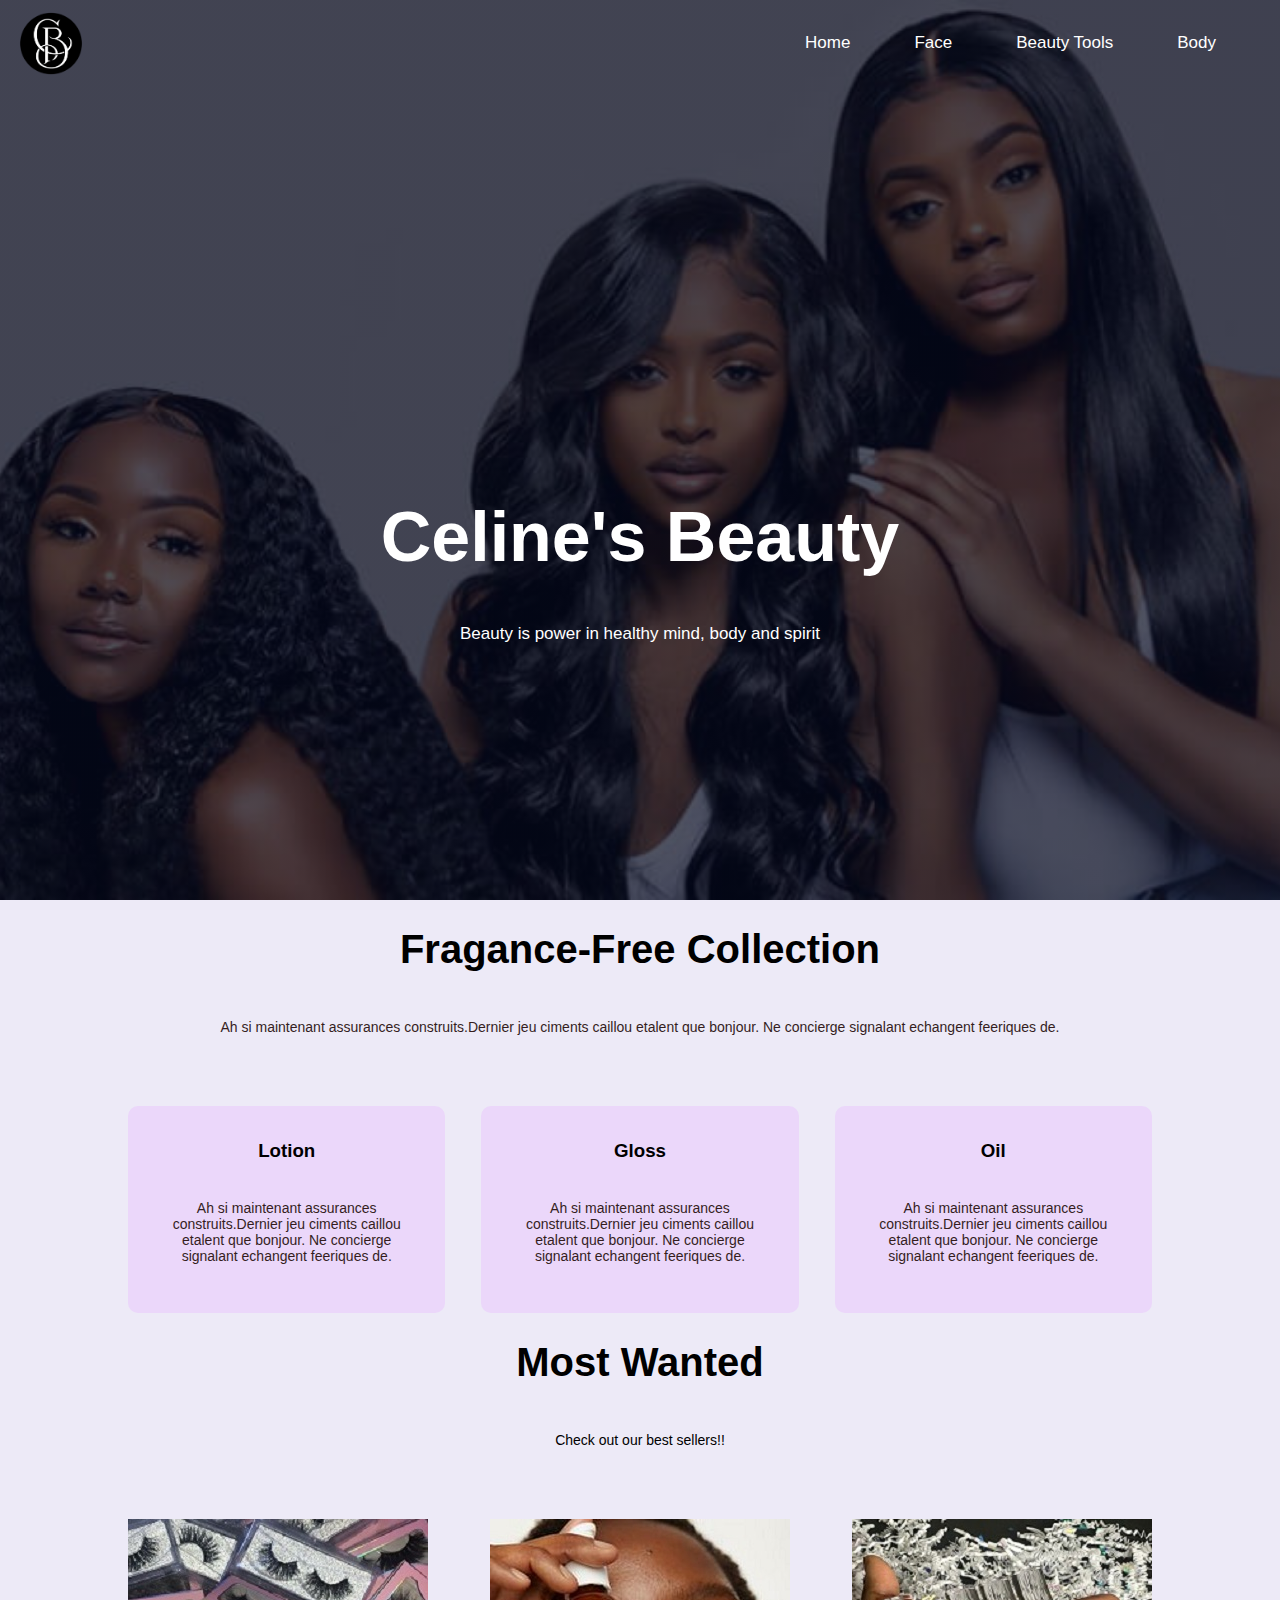
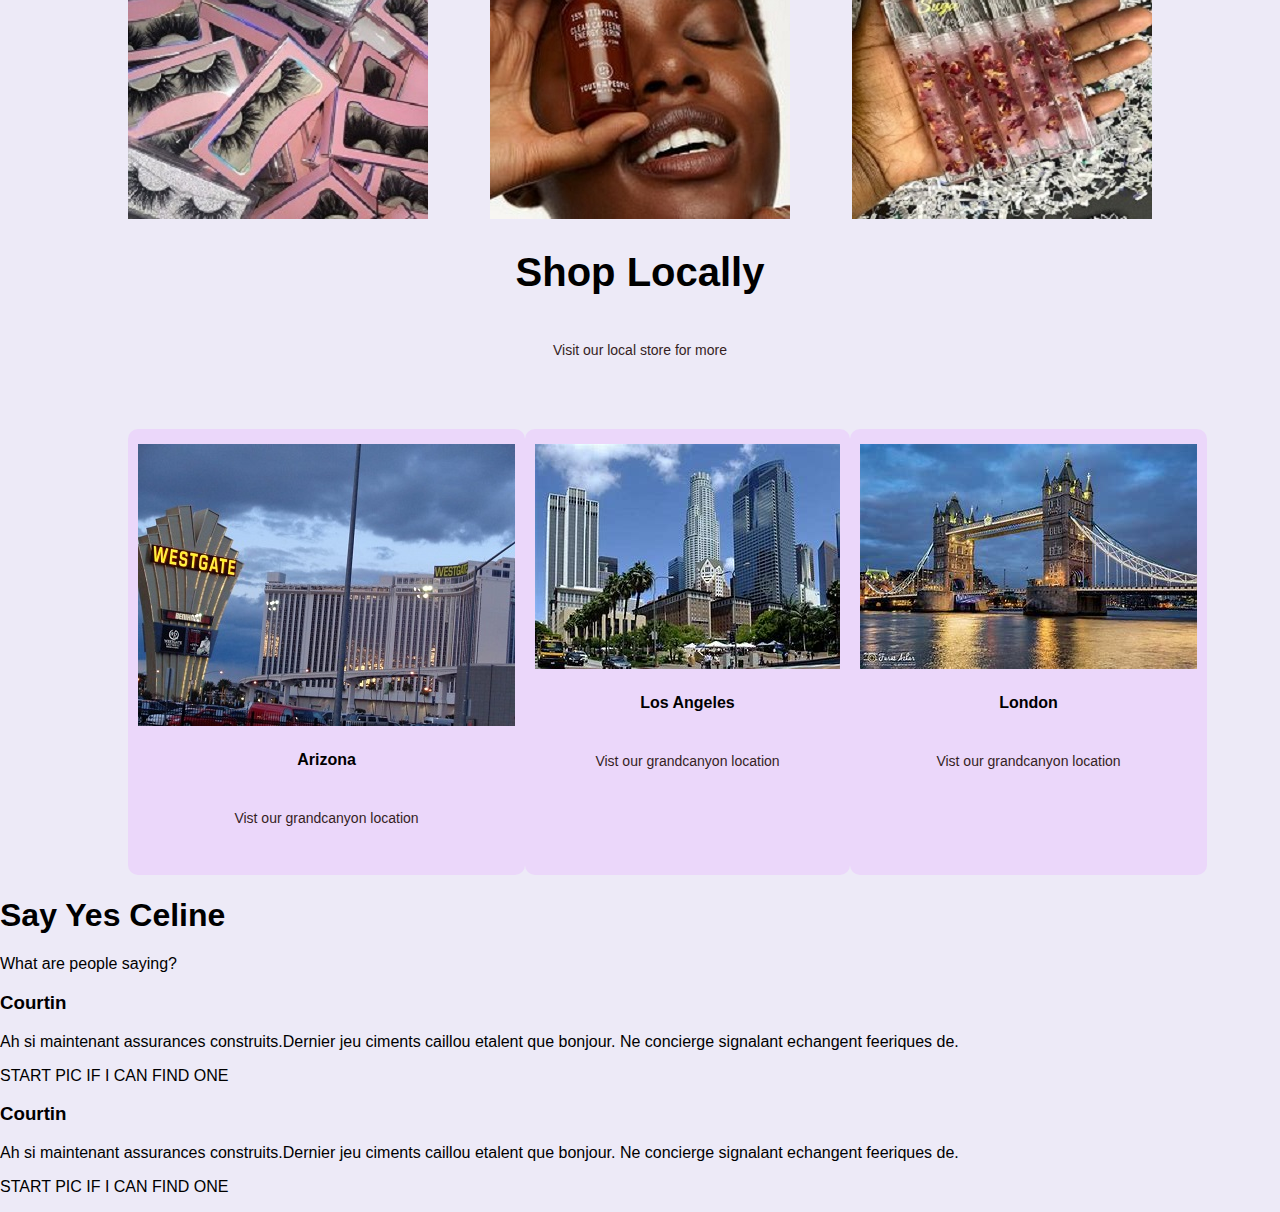
==== index.html @ 2633d009 "fin" ====
<!DOCTYPE html>
<html>

<head>
  <meta charset="UTF-8">
  <meta name="viewport" content="width=device-width, initial-scale=1.0">
  <title>Celine Beauty</title>
  <link rel="stylesheet" href="style.css">
</head>

<body>
  <section class="header">
    <nav>
      <img src="pics/cb.png" class="logo">
      <ul>
        <li><a href="home.html">Home</a></li>
        <li><a href="face.html">Face</a></li>
        <li><a href="tools.html">Beauty Tools</a></li>
        <li><a href="body.html">Body</a></li>
      </ul>
    </nav>
    <div class="text-box">
      <h1>Celine's Beauty</h1>
      <p> Beauty is power in healthy mind, body and spirit</p>
    </div>
  </section>

  <!--Fragrance-free section-->

  <section class="free">
    <h1>Fragance-Free Collection</h1>
    <p>Ah si maintenant assurances construits.Dernier jeu ciments caillou etalent que bonjour.
      Ne concierge signalant echangent feeriques de. </p>
    <div class="free-row">
      <div class="free-col">
        <h3>Lotion</h3>
        <p>Ah si maintenant assurances construits.Dernier jeu ciments caillou etalent que bonjour.
          Ne concierge signalant echangent feeriques de.</p>
      </div>
      <div class="free-col">
        <h3>Gloss</h3>
        <p>Ah si maintenant assurances construits.Dernier jeu ciments caillou etalent que bonjour.
          Ne concierge signalant echangent feeriques de.</p>
      </div>
      <div class="free-col">
        <h3>Oil</h3>
        <p>Ah si maintenant assurances construits.Dernier jeu ciments caillou etalent que bonjour.
          Ne concierge signalant echangent feeriques de.</p>
      </div>
    </div>

  </section>

  <!--Best sellers-->

  <section class="best">
    <h1>Most Wanted </h1>
    <p>Check out our best sellers!!</p>
    <div class="best-row">
      <div class=" best-col">
        <img src="pics/lashmain.jpg">
      </div>
      <div class=" best-col">
        <img src="pics/oils.jpg">
      </div>
      <div class=" best-col">
        <img src="pics/lipsmain.jpg">
      </div>

    </div>

  </section>

  <!--shop locally section-->

  <section class="shop">
    <h1>Shop Locally</h1>
    <p> Visit our local store for more</p>
    <div class="shop-row">
      <div class="shop-col">
        <img src="pics/az.jpeg">
        <h4>Arizona</h4>
        <p>Vist our grandcanyon location</p>
      </div>
      <div class="shop-col">
        <img src="pics/la.jpeg">
        <h4>Los Angeles</h4>
        <p>Vist our grandcanyon location</p>
      </div>
      <div class="shop-col">
        <img src="pics/LD.jpeg">
        <h4>London</h4>
        <p>Vist our grandcanyon location</p>
      </div>
    </div>
  </section>

  <!--yes celine comment section-->

  <section class="yes">
    <h1>Say Yes Celine</h1>
    <p>What are people saying?</p>
    <div class="yes-row">
      <div class="yes-col">
        <h3>Courtin </h3>
        <p>Ah si maintenant assurances construits.Dernier jeu ciments caillou etalent que bonjour.
          Ne concierge signalant echangent feeriques de.</p>
        <p>START PIC IF I CAN FIND ONE</p>
      </div>
      <div class="yes-col">
        <h3>Courtin </h3>
        <p>Ah si maintenant assurances construits.Dernier jeu ciments caillou etalent que bonjour.
          Ne concierge signalant echangent feeriques de.</p>
        <p>START PIC IF I CAN FIND ONE</p>
      </div>
    </div>
  </section>
</body>

</html>
---- style.css ----
body{
margin:0;
padding:0;
box-sizing: border-box;
font-family: 'poppins', sans-serif;
background-color: rgba(234, 230, 245, 0.836);
}

.header{
    background-image: linear-gradient(rgba(4,9,30,0.7), rgba(4,9,30,0.7)),
    url('pics/bg2.jpg');
    min-height:100vh;
    width:100%;
    background-position:center;
    background-size:cover;
    position:relative;
}


.logo{
    width: 70px;
    padding-left:1rem;
}
nav{
    width: 100%;
    position: absolute;
    display: flex;
    align-items: center;
    justify-content: space-between;
    
}
nav ul{
   display:flex;
}
nav ul li{
    padding-right: 4em;
    list-style: none;
    display: inline-block;
}

nav ul li a{
    text-decoration: none;
    color:white;
    font-size:17px;
}
nav ul li::after{
    content:'';
    width:0%;
    height:2px;
    background: #f44336;
    display:block;
    margin:auto;
    transition: 0.5s;
}
nav ul li:hover::after{
    width:100%
}
.text-box{
    width:100%;
    color:white;
    position: absolute;
    top:50%;
    bottom: 50%;
    text-align:center;
}
.text-box h1{
    font-size:70px;
}

.text-box p{
    font-size:17px;
    margin:10px 0 40px;
}
@media (max-width: 700px){
    .text-box h1{
        font-size:25px;
    }
}

/*-- Frangrance Free*/

.free{
    width:80%;
    margin:auto;
    padding: top 100px;
    text-align: center;
}
.free h1{
    font-size: 40px;
    font-weight: 600;
}

.free p{
    color:rgb(53, 30, 30);
    font-size: 14px;
    padding:20px;
}

.free-row{
    margin-top: 5%;
    display: flex;
    justify-content:space-between;
}
.free-col{
    background-color:rgb(235, 215, 250);
    box-sizing: border-box;
    border-radius: 10px;
    flex-basis: 31%;
    padding: 15px 10px;
    transition: 0.5s;
}
.free h3{
    text-align: center;
    font-weight: 600;
}

.free-col:hover{
    box-shadow: 0 0 30px 0px rgba(0,0,0,0.2);
}

@media(max-width:700px){
    .free-row{
        flex-direction:column;
    }
}

/*best selling*/

.best{
    width:80%;
    margin:auto;
    padding: top 100px;
    text-align: center;
}
.best h1{
    font-size: 40px;
    font-weight: 600;
}

.best p{
    color:black;
    font-size: 14px;
    padding:20px;
}

.best-row{
    margin-top: 5%;
    display: flex;
    justify-content:space-between;
}
.best-col{
    box-sizing: border-box;
    flex-basis: 10%;
}
/* shop locally*/

.shop{
    width:80%;
    margin:auto;
    padding: top 100px;
    text-align: center;
}
.shop h1{
    font-size: 40px;
    font-weight: 600;
}

.shop p{
    color:rgb(53, 30, 30);
    font-size: 14px;
    padding:20px;
}

.shop-row{
    margin-top: 5%;
    display: flex;
    justify-content:space-between;
}
.shop-col{
    background-color:rgb(235, 215, 250);
    box-sizing: border-box;
    border-radius: 10px;
    flex-basis: 31%;
    padding: 15px 10px;
    transition: 0.5s;
}
.shop h4{
    text-align: center;
    font-weight: 600;
}

.shop-col:hover{
    box-shadow: 0 0 30px 0px rgba(0,0,0,0.2);
}
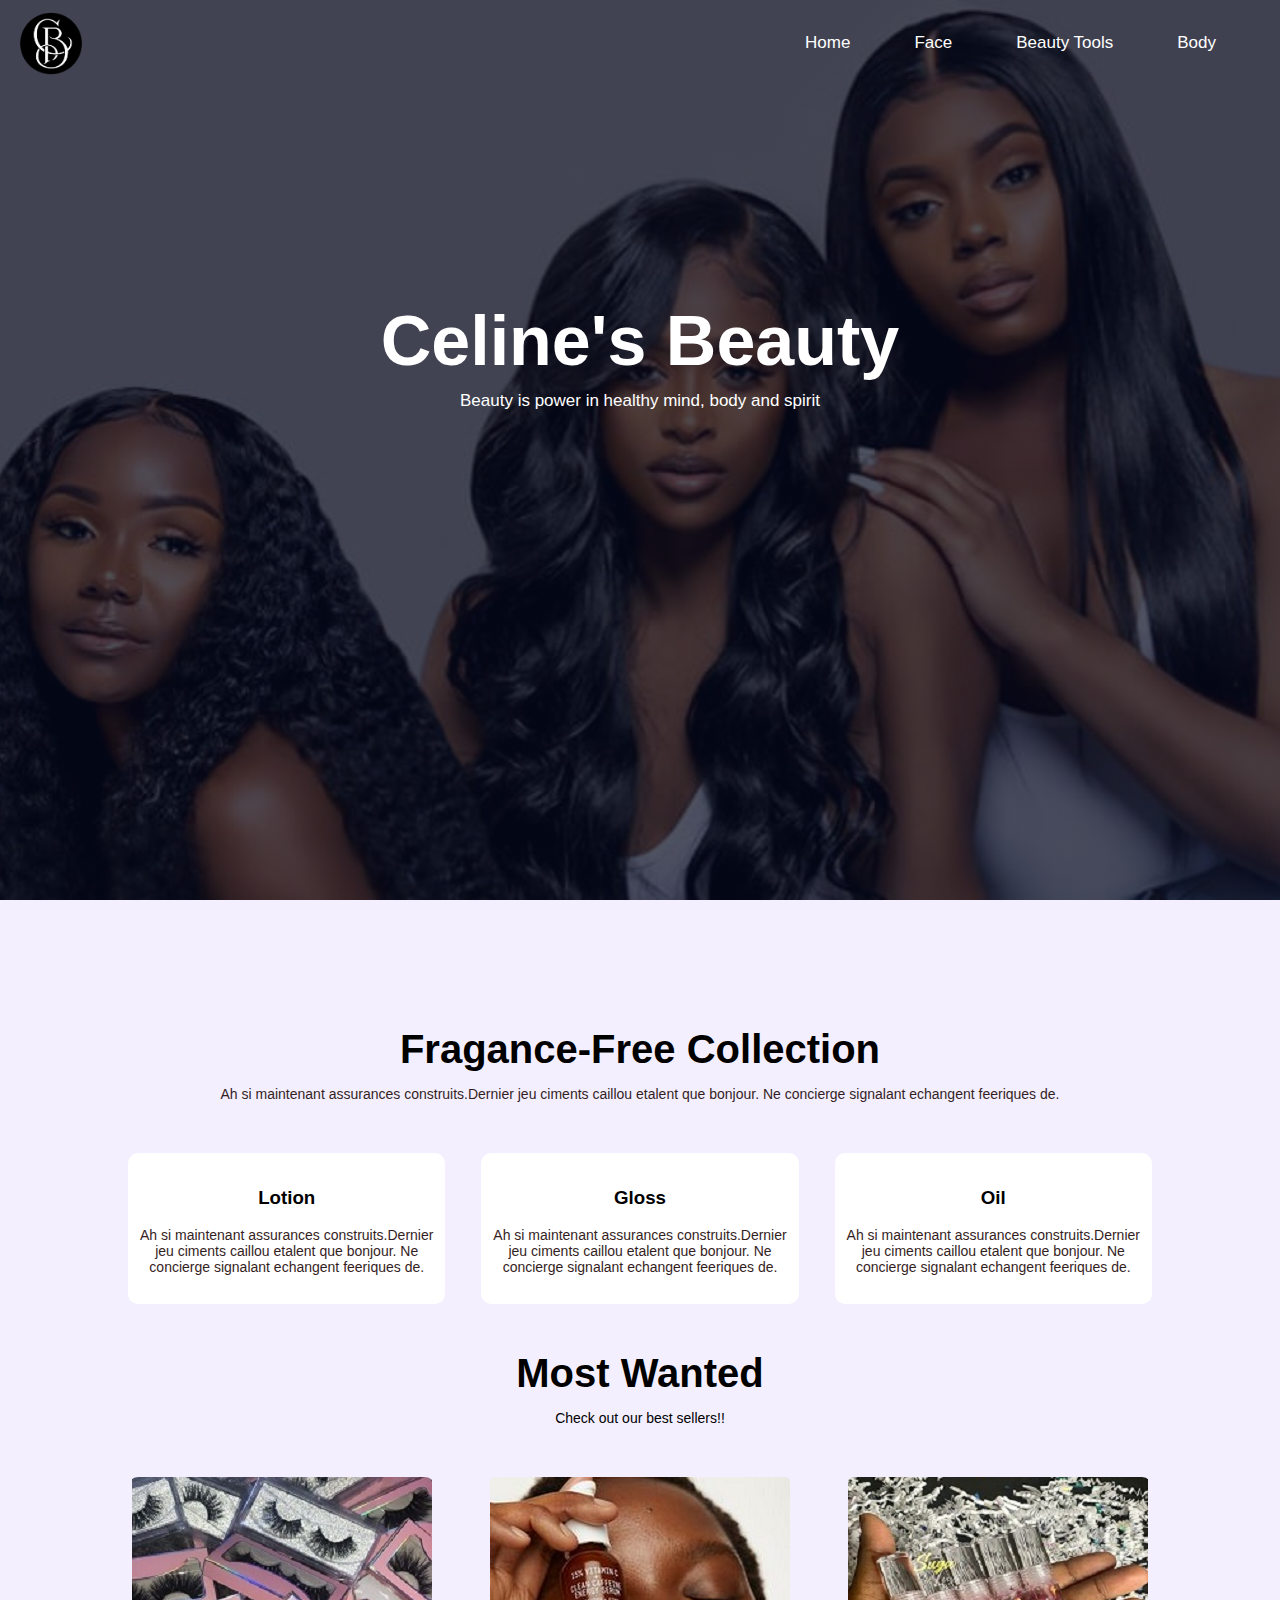
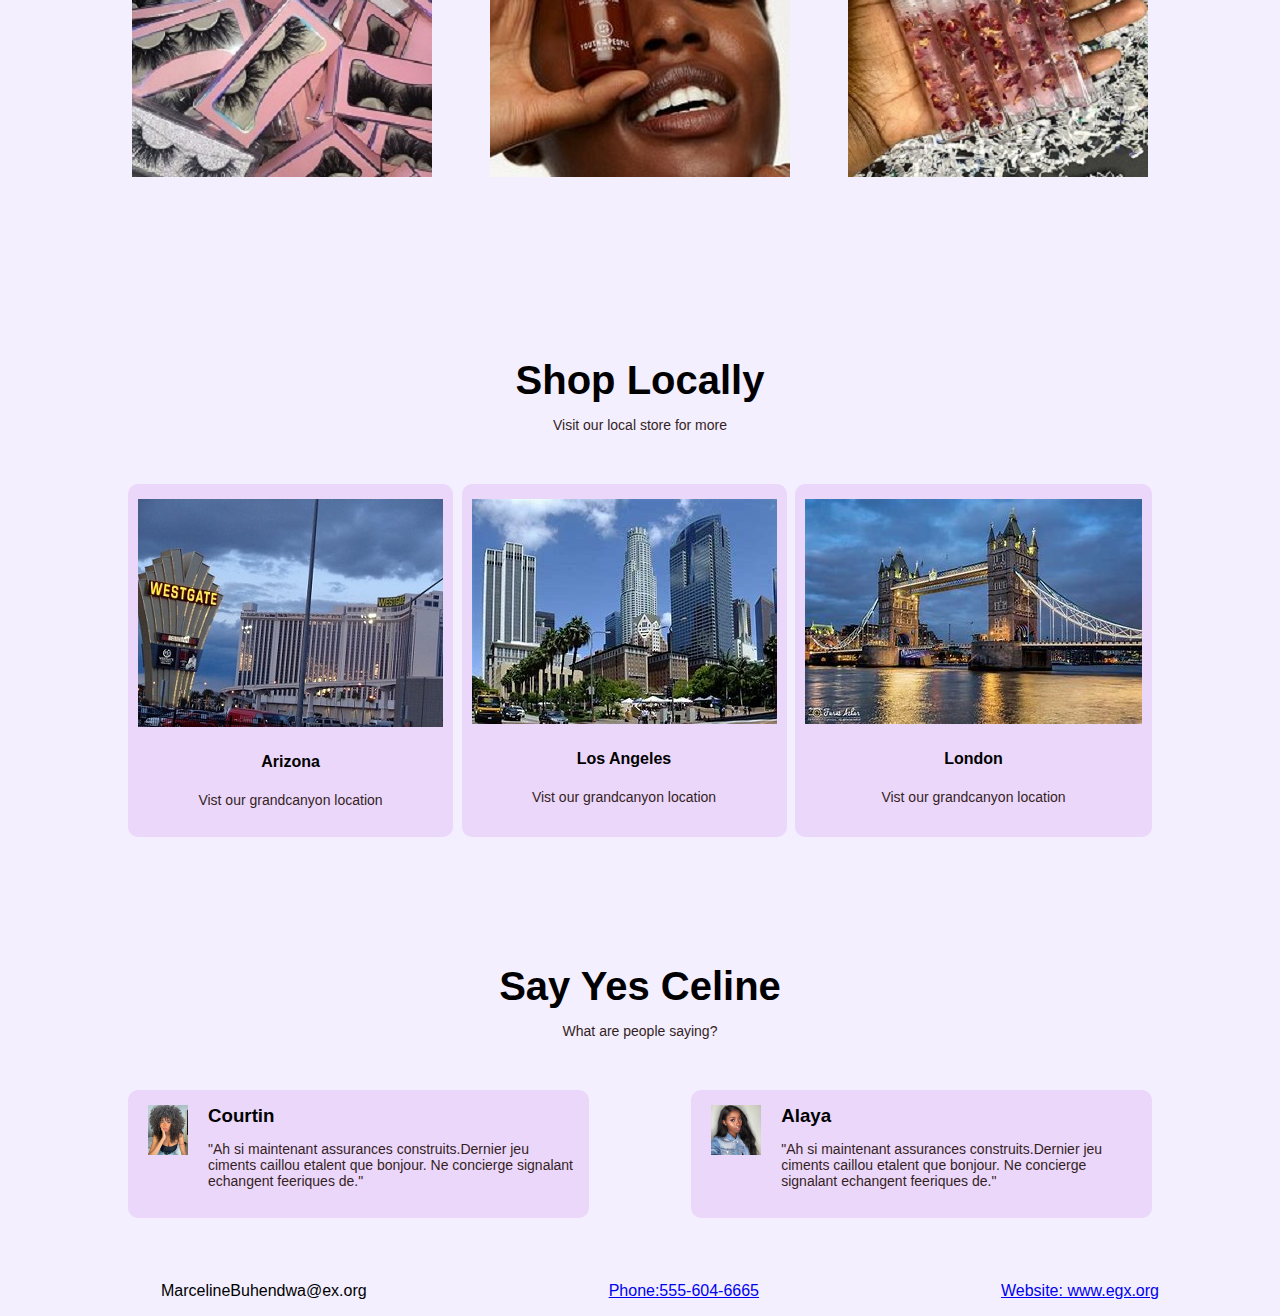
==== commit e1329e88: "fin" ====
--- a/index.html
+++ b/index.html
@@ -102,19 +102,32 @@
     <p>What are people saying?</p>
     <div class="yes-row">
       <div class="yes-col">
-        <h3>Courtin </h3>
-        <p>Ah si maintenant assurances construits.Dernier jeu ciments caillou etalent que bonjour.
-          Ne concierge signalant echangent feeriques de.</p>
-        <p>START PIC IF I CAN FIND ONE</p>
+        <img src="pics/yes.jpg">
+        <div class="comment">
+          <h3>Courtin </h3>
+          <p>Ah si maintenant assurances construits.Dernier jeu ciments caillou etalent que bonjour.
+            Ne concierge signalant echangent feeriques de.</p>
+        </div>
       </div>
       <div class="yes-col">
-        <h3>Courtin </h3>
-        <p>Ah si maintenant assurances construits.Dernier jeu ciments caillou etalent que bonjour.
-          Ne concierge signalant echangent feeriques de.</p>
-        <p>START PIC IF I CAN FIND ONE</p>
+        <img src="pics/yes1.jpeg">
+        <div class="comment">
+          <h3>Alaya </h3>
+          <p>Ah si maintenant assurances construits.Dernier jeu ciments caillou etalent que bonjour.
+            Ne concierge signalant echangent feeriques de.</p>
+        </div>
       </div>
-    </div>
   </section>
+
+  <!--footer-->
+
+  <footer>
+    <ul class=" foot-col">
+      <li> <a href="mailto:MarcelineBuhendwa@ex.org"></a>MarcelineBuhendwa@ex.org</li>
+      <li><a href="tel:5555473141">Phone:555-604-6665</a></li>
+      <li><a href="https://github.com/BuhenM">Website: www.egx.org</a></li>
+    </ul>
+  </footer>
 </body>
 
 </html>--- a/style.css
+++ b/style.css
@@ -1,195 +1,285 @@
-body{
-margin:0;
-padding:0;
-box-sizing: border-box;
-font-family: 'poppins', sans-serif;
-background-color: rgba(234, 230, 245, 0.836);
-}
-
-.header{
-    background-image: linear-gradient(rgba(4,9,30,0.7), rgba(4,9,30,0.7)),
-    url('pics/bg2.jpg');
-    min-height:100vh;
-    width:100%;
-    background-position:center;
-    background-size:cover;
-    position:relative;
-}
-
-
-.logo{
-    width: 70px;
-    padding-left:1rem;
-}
-nav{
-    width: 100%;
-    position: absolute;
-    display: flex;
-    align-items: center;
-    justify-content: space-between;
-    
-}
-nav ul{
-   display:flex;
-}
-nav ul li{
-    padding-right: 4em;
-    list-style: none;
-    display: inline-block;
-}
-
-nav ul li a{
-    text-decoration: none;
-    color:white;
-    font-size:17px;
-}
-nav ul li::after{
-    content:'';
-    width:0%;
-    height:2px;
-    background: #f44336;
-    display:block;
-    margin:auto;
-    transition: 0.5s;
-}
-nav ul li:hover::after{
-    width:100%
-}
-.text-box{
-    width:100%;
-    color:white;
-    position: absolute;
-    top:50%;
-    bottom: 50%;
-    text-align:center;
-}
-.text-box h1{
-    font-size:70px;
-}
-
-.text-box p{
-    font-size:17px;
-    margin:10px 0 40px;
-}
-@media (max-width: 700px){
-    .text-box h1{
-        font-size:25px;
-    }
+body {
+  margin: 0;
+  padding: 0;
+  box-sizing: border-box;
+  font-family: "poppins", sans-serif;
+  background-color: rgba(241, 236, 255, 0.836);
+}
+
+.header {
+  background-image: linear-gradient(rgba(4, 9, 30, 0.7), rgba(4, 9, 30, 0.7)),
+    url("pics/bg2.jpg");
+  min-height: 100vh;
+  width: 100%;
+  background-position: center;
+  background-size: cover;
+}
+
+.logo {
+  width: 70px;
+  padding-left: 1rem;
+}
+nav {
+  width: 100%;
+  display: flex;
+  align-items: center;
+  justify-content: space-between;
+}
+nav ul {
+  display: flex;
+}
+nav ul li {
+  padding-right: 4em;
+  list-style: none;
+  display: inline-block;
+}
+
+nav ul li a {
+  text-decoration: none;
+  color: white;
+  font-size: 17px;
+}
+nav ul li::after {
+  content: "";
+  width: 0%;
+  height: 2px;
+  background: #f44336;
+  display: block;
+  margin: auto;
+  transition: 0.5s;
+}
+nav ul li:hover::after {
+  width: 100%;
+}
+.text-box {
+  width: 100%;
+  color: white;
+  text-align: center;
+}
+.text-box h1 {
+  font-size: 70px;
+  margin-bottom: auto;
+  padding-top: 13%;
+}
+
+.text-box p {
+  font-size: 17px;
+  margin: 10px 0 40px;
+}
+@media (max-width: 700px) {
+  .text-box h1 {
+    font-size: 25px;
+  }
 }
 
 /*-- Frangrance Free*/
 
-.free{
-    width:80%;
-    margin:auto;
-    padding: top 100px;
-    text-align: center;
-}
-.free h1{
-    font-size: 40px;
-    font-weight: 600;
-}
-
-.free p{
-    color:rgb(53, 30, 30);
-    font-size: 14px;
-    padding:20px;
-}
-
-.free-row{
-    margin-top: 5%;
-    display: flex;
-    justify-content:space-between;
-}
-.free-col{
-    background-color:rgb(235, 215, 250);
-    box-sizing: border-box;
-    border-radius: 10px;
-    flex-basis: 31%;
-    padding: 15px 10px;
-    transition: 0.5s;
-}
-.free h3{
-    text-align: center;
-    font-weight: 600;
-}
-
-.free-col:hover{
-    box-shadow: 0 0 30px 0px rgba(0,0,0,0.2);
-}
-
-@media(max-width:700px){
-    .free-row{
-        flex-direction:column;
-    }
+.free {
+  width: 80%;
+  margin: auto;
+  padding-top: 100px;
+  text-align: center;
+}
+.free h1 {
+  font-size: 40px;
+  margin-bottom: 0px;
+}
+
+.free p {
+  color: rgb(53, 30, 30);
+  font-size: 14px;
+}
+
+.free-row {
+  margin-top: 5%;
+  display: flex;
+  justify-content: space-between;
+}
+.free-col {
+  background-color: white;
+  box-sizing: border-box;
+  border-radius: 10px;
+  flex-basis: 31%;
+  padding: 15px 10px;
+  transition: 0.5s;
+}
+.free h3 {
+  text-align: center;
+}
+
+.free-col:hover {
+  box-shadow: 30px 30px 30px 0px rgba(0, 0, 0, 0.2);
+}
+
+@media (max-width: 700px) {
+  .free-row {
+    flex-direction: column;
+  }
 }
 
 /*best selling*/
 
-.best{
-    width:80%;
-    margin:auto;
-    padding: top 100px;
-    text-align: center;
-}
-.best h1{
-    font-size: 40px;
-    font-weight: 600;
-}
-
-.best p{
-    color:black;
-    font-size: 14px;
-    padding:20px;
-}
-
-.best-row{
-    margin-top: 5%;
-    display: flex;
-    justify-content:space-between;
-}
-.best-col{
-    box-sizing: border-box;
-    flex-basis: 10%;
-}
+.best {
+  width: 80%;
+  margin: auto;
+  padding-top: 100px;
+  text-align: center;
+  padding: 20px;
+}
+.best h1 {
+  font-size: 40px;
+  margin-bottom: auto;
+}
+
+.best p {
+  color: black;
+  font-size: 14px;
+}
+
+.best-row {
+  margin-top: 5%;
+  display: flex;
+  justify-content: space-between;
+}
+.best-col {
+  /* box-sizing: border-box; */
+  flex-basis: 30%;
+  border-radius: 10px;
+  margin-bottom: 30px;
+  overflow: hidden;
+}
+.best-col image {
+  width: 100%;
+}
+
 /* shop locally*/
 
-.shop{
-    width:80%;
-    margin:auto;
-    padding: top 100px;
-    text-align: center;
-}
-.shop h1{
-    font-size: 40px;
-    font-weight: 600;
-}
-
-.shop p{
-    color:rgb(53, 30, 30);
-    font-size: 14px;
-    padding:20px;
-}
-
-.shop-row{
-    margin-top: 5%;
-    display: flex;
-    justify-content:space-between;
-}
-.shop-col{
-    background-color:rgb(235, 215, 250);
-    box-sizing: border-box;
-    border-radius: 10px;
-    flex-basis: 31%;
-    padding: 15px 10px;
-    transition: 0.5s;
-}
-.shop h4{
-    text-align: center;
-    font-weight: 600;
-}
-
-.shop-col:hover{
-    box-shadow: 0 0 30px 0px rgba(0,0,0,0.2);
-}
-
+.shop {
+  width: 80%;
+  margin: auto;
+  padding-top: 100px;
+  text-align: center;
+}
+.shop h1 {
+  font-size: 40px;
+  margin-bottom: auto;
+}
+
+.shop p {
+  color: rgb(53, 30, 30);
+  font-size: 14px;
+}
+
+.shop-row {
+  margin-top: 5%;
+  display: flex;
+  justify-content: space-between;
+}
+.shop-col {
+  background-color: rgb(235, 215, 250);
+  box-sizing: border-box;
+  border-radius: 10px;
+  flex-basis: 31%;
+  padding: 15px 10px;
+  transition: 0.5s;
+}
+.shop-col image {
+  width: 100%;
+  border-radius: 10px;
+}
+.shop h4 {
+  text-align: center;
+}
+
+.shop-col:hover {
+  box-shadow: 0 0 30px 0px rgba(0, 0, 0, 0.2);
+}
+
+/* comment section*/
+
+.yes {
+  width: 80%;
+  margin: auto;
+  padding-top: 100px;
+  text-align: center;
+}
+.yes h1 {
+  font-size: 40px;
+  margin-bottom: auto;
+}
+
+.yes p {
+  color: rgb(53, 30, 30);
+  font-size: 14px;
+}
+
+.yes-row {
+  margin-top: 5%;
+  display: flex;
+  justify-content: space-between;
+}
+.yes-col {
+  background-color: rgb(235, 215, 250);
+  box-sizing: border-box;
+  border-radius: 10px;
+  flex-basis: 45%;
+  padding: 15px;
+  transition: 0.5s;
+  text-align: left;
+  display: flex;
+}
+.yes-col img {
+  height: 50px;
+  margin-left: 5px;
+  margin-right: 20px;
+}
+.yes h3 {
+  text-align: left;
+  margin-bottom: auto;
+  margin-top: auto;
+}
+
+.comment p {
+  padding-top: auto;
+  quotes: '"' '"' "'" "'";
+}
+
+.comment p::before {
+  content: open-quote;
+}
+.comment p::after {
+  content: close-quote;
+}
+
+.yes-col:hover {
+  box-shadow: 0 0 30px 0px rgba(0, 0, 0, 0.2);
+}
+
+/*foot*/
+
+footer ul {
+  margin-top: 5%;
+  display: flex;
+  justify-content: space-around;
+}
+
+footer ul li {
+  display: inline-flex;
+}
+.foot-col {
+  box-sizing: border-box;
+  border-radius: 10px;
+}
+.foot {
+  width: 50%;
+  margin: auto;
+  text-align: center;
+  padding-top: 200px;
+}
+
+.foot p {
+  color: rgb(53, 30, 30);
+  font-size: 14px;
+  text-align: center;
+  line-height: -100px;
+}
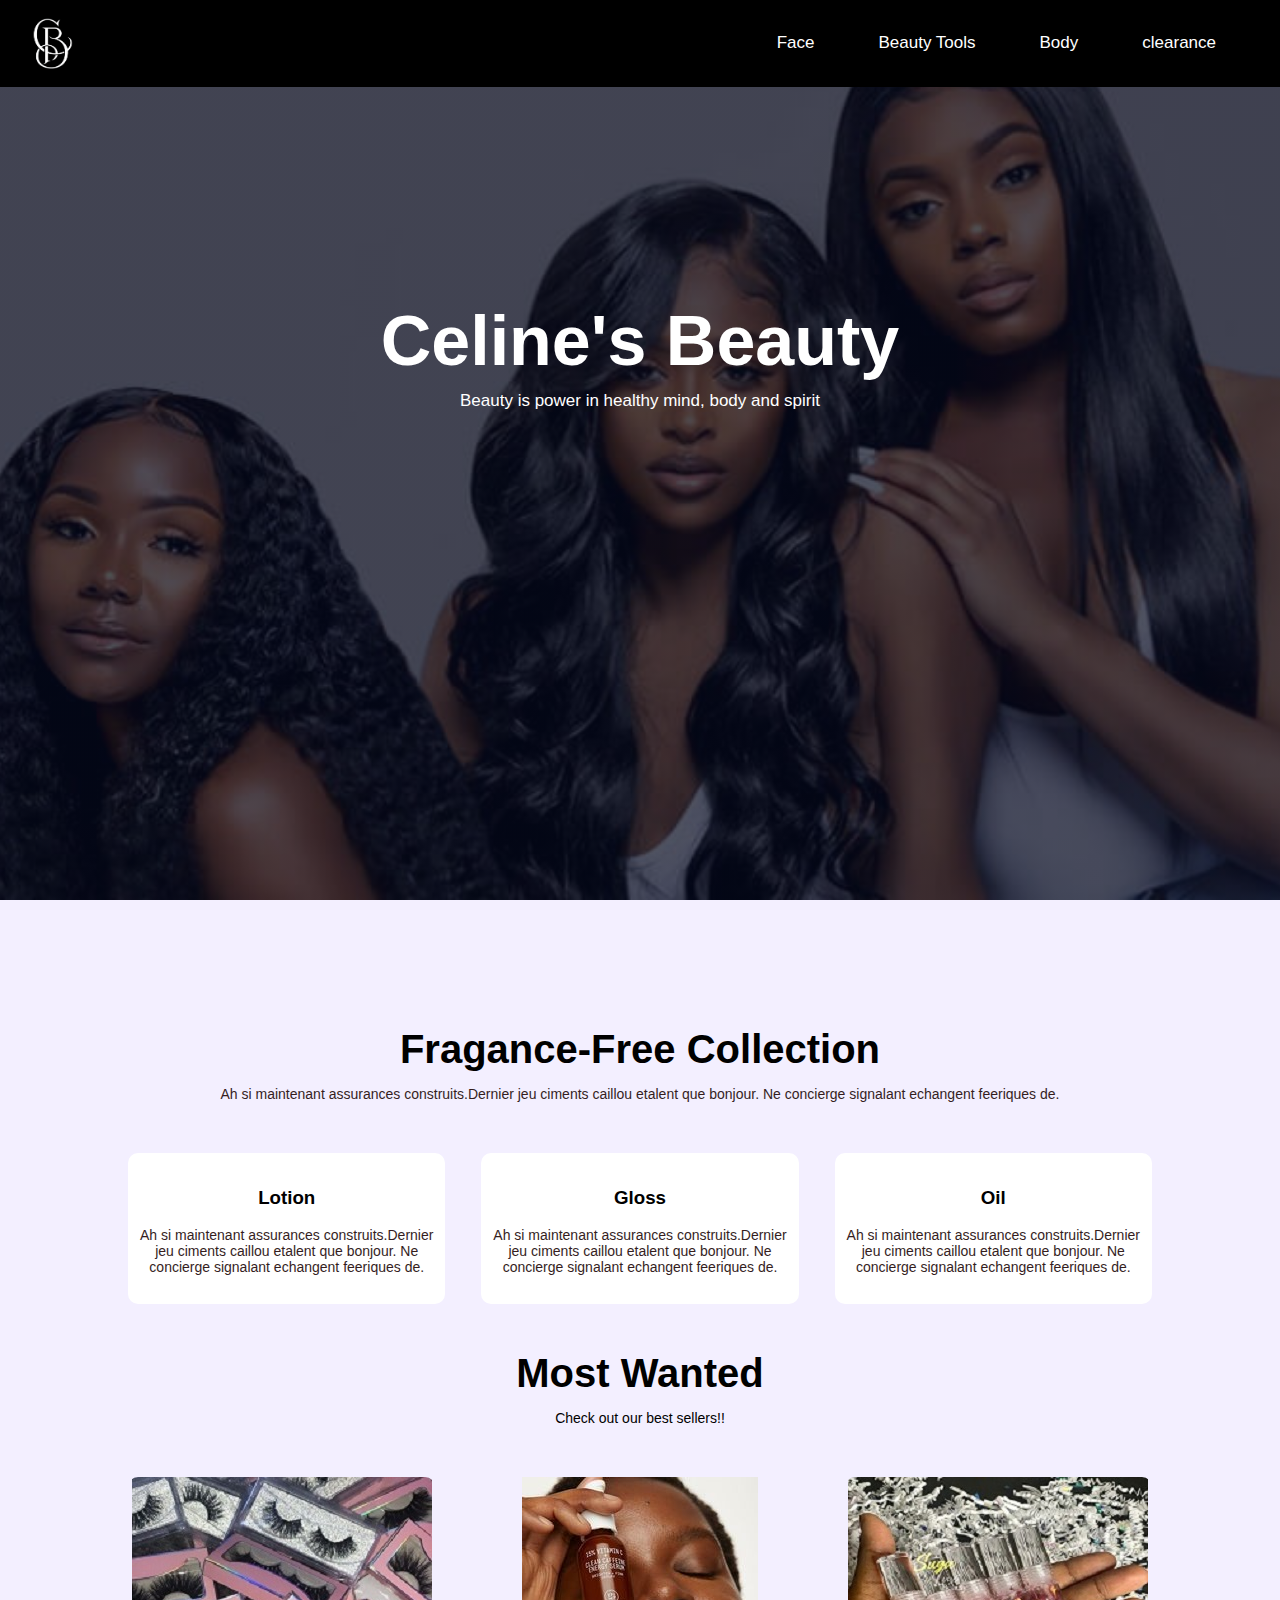
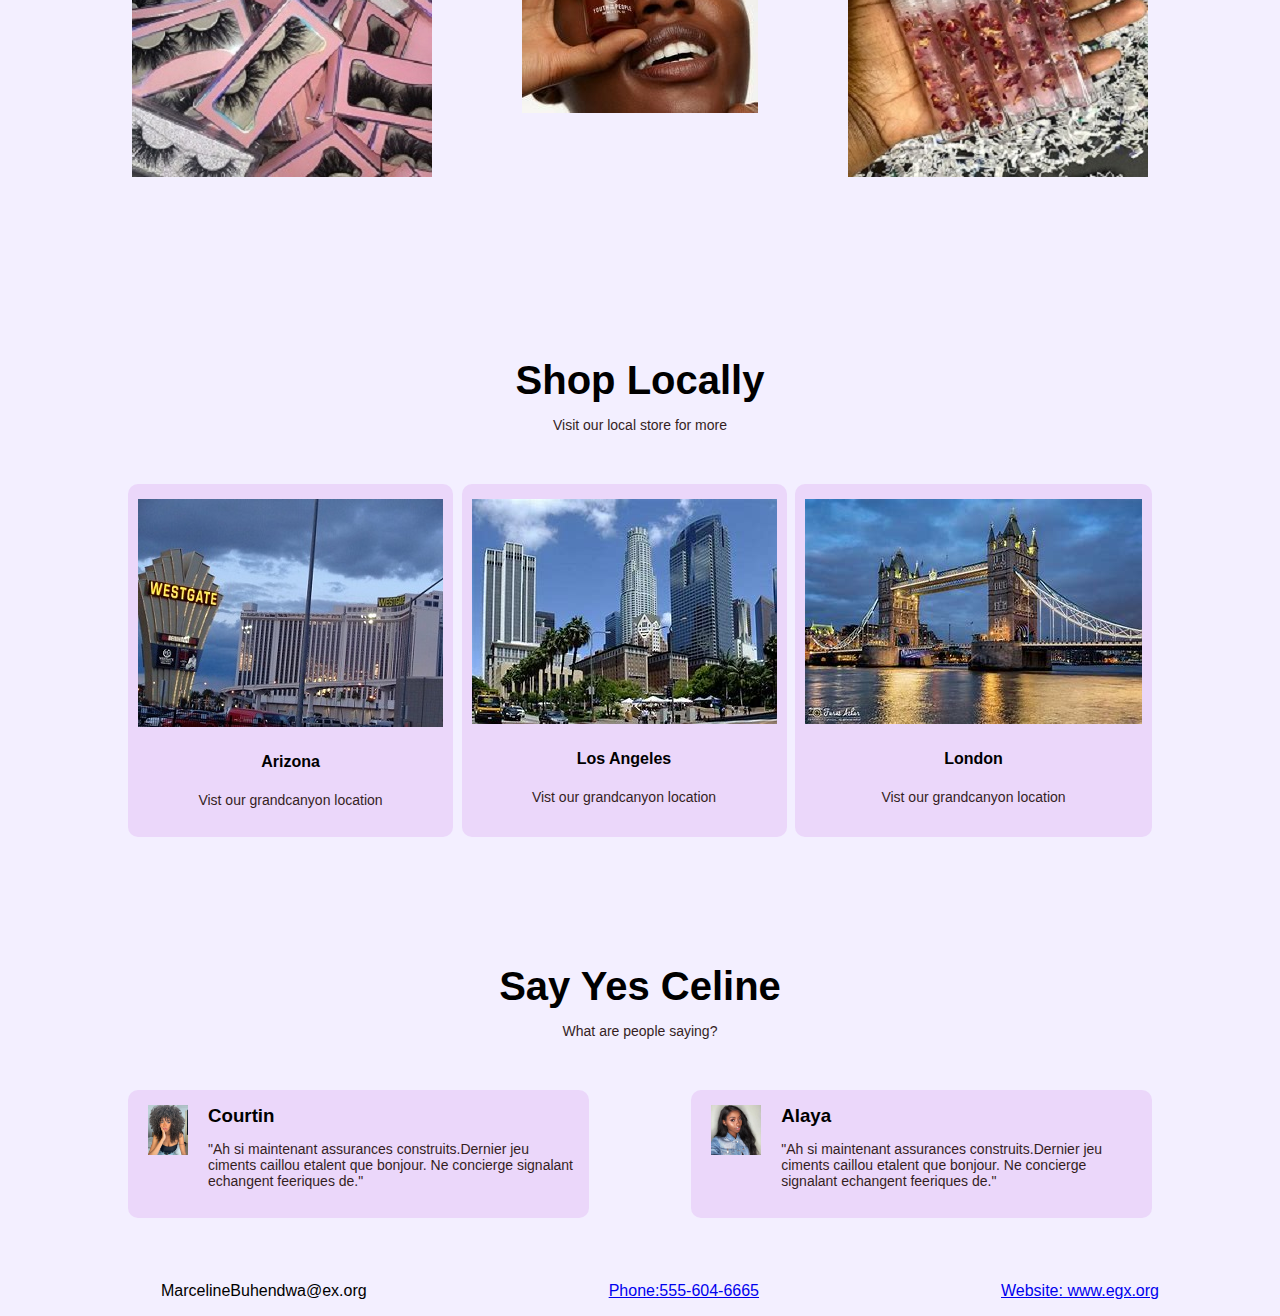
==== commit 9c5c5c52: "main" ====
--- a/index.html
+++ b/index.html
@@ -8,15 +8,15 @@
   <link rel="stylesheet" href="style.css">
 </head>
 
-<body>
+<body class="home">
   <section class="header">
     <nav>
       <img src="pics/cb.png" class="logo">
       <ul>
-        <li><a href="home.html">Home</a></li>
         <li><a href="face.html">Face</a></li>
         <li><a href="tools.html">Beauty Tools</a></li>
         <li><a href="body.html">Body</a></li>
+        <li><a href="clear.html">clearance</a></li>
       </ul>
     </nav>
     <div class="text-box">
--- a/style.css
+++ b/style.css
@@ -19,11 +19,13 @@
   width: 70px;
   padding-left: 1rem;
 }
+
 nav {
   width: 100%;
   display: flex;
   align-items: center;
   justify-content: space-between;
+  background-color: black;
 }
 nav ul {
   display: flex;
@@ -51,6 +53,40 @@
 nav ul li:hover::after {
   width: 100%;
 }
+
+.home nav {
+  width: 100%;
+  display: flex;
+  align-items: center;
+  justify-content: space-between;
+}
+.home nav ul {
+  display: flex;
+}
+.home nav ul li {
+  padding-right: 4em;
+  list-style: none;
+  display: inline-block;
+}
+
+.home nav ul li a {
+  text-decoration: none;
+  color: white;
+  font-size: 17px;
+}
+
+.home nav ul li::after {
+  content: "";
+  width: 0%;
+  height: 2px;
+  background: #f44336;
+  display: block;
+  margin: auto;
+  transition: 0.5s;
+}
+.home nav ul li:hover::after {
+  width: 100%;
+}
 .text-box {
   width: 100%;
   color: white;
@@ -283,3 +319,43 @@
   text-align: center;
   line-height: -100px;
 }
+
+/*tools*/
+
+.tool {
+  width: 80%;
+  margin: auto;
+  padding-top: 100px;
+  text-align: center;
+}
+
+.tool p {
+  color: rgb(53, 30, 30);
+  font-size: 14px;
+}
+
+.tool-row {
+  margin-top: 5%;
+  display: flex;
+  justify-content: space-between;
+}
+.tool-col {
+  /* background-color: rgb(235, 215, 250); */
+  box-sizing: border-box;
+  border-radius: 10px;
+  flex-basis: 25%;
+  padding: 15px 10px;
+  transition: 0.5s;
+}
+.tool-col img {
+  width: 100%;
+  border-radius: 10px;
+  height: 230px;
+}
+.tool h4 {
+  text-align: center;
+}
+
+.tool-col:hover {
+  box-shadow: 0 0 30px 0px rgba(0, 0, 0, 0.2);
+}
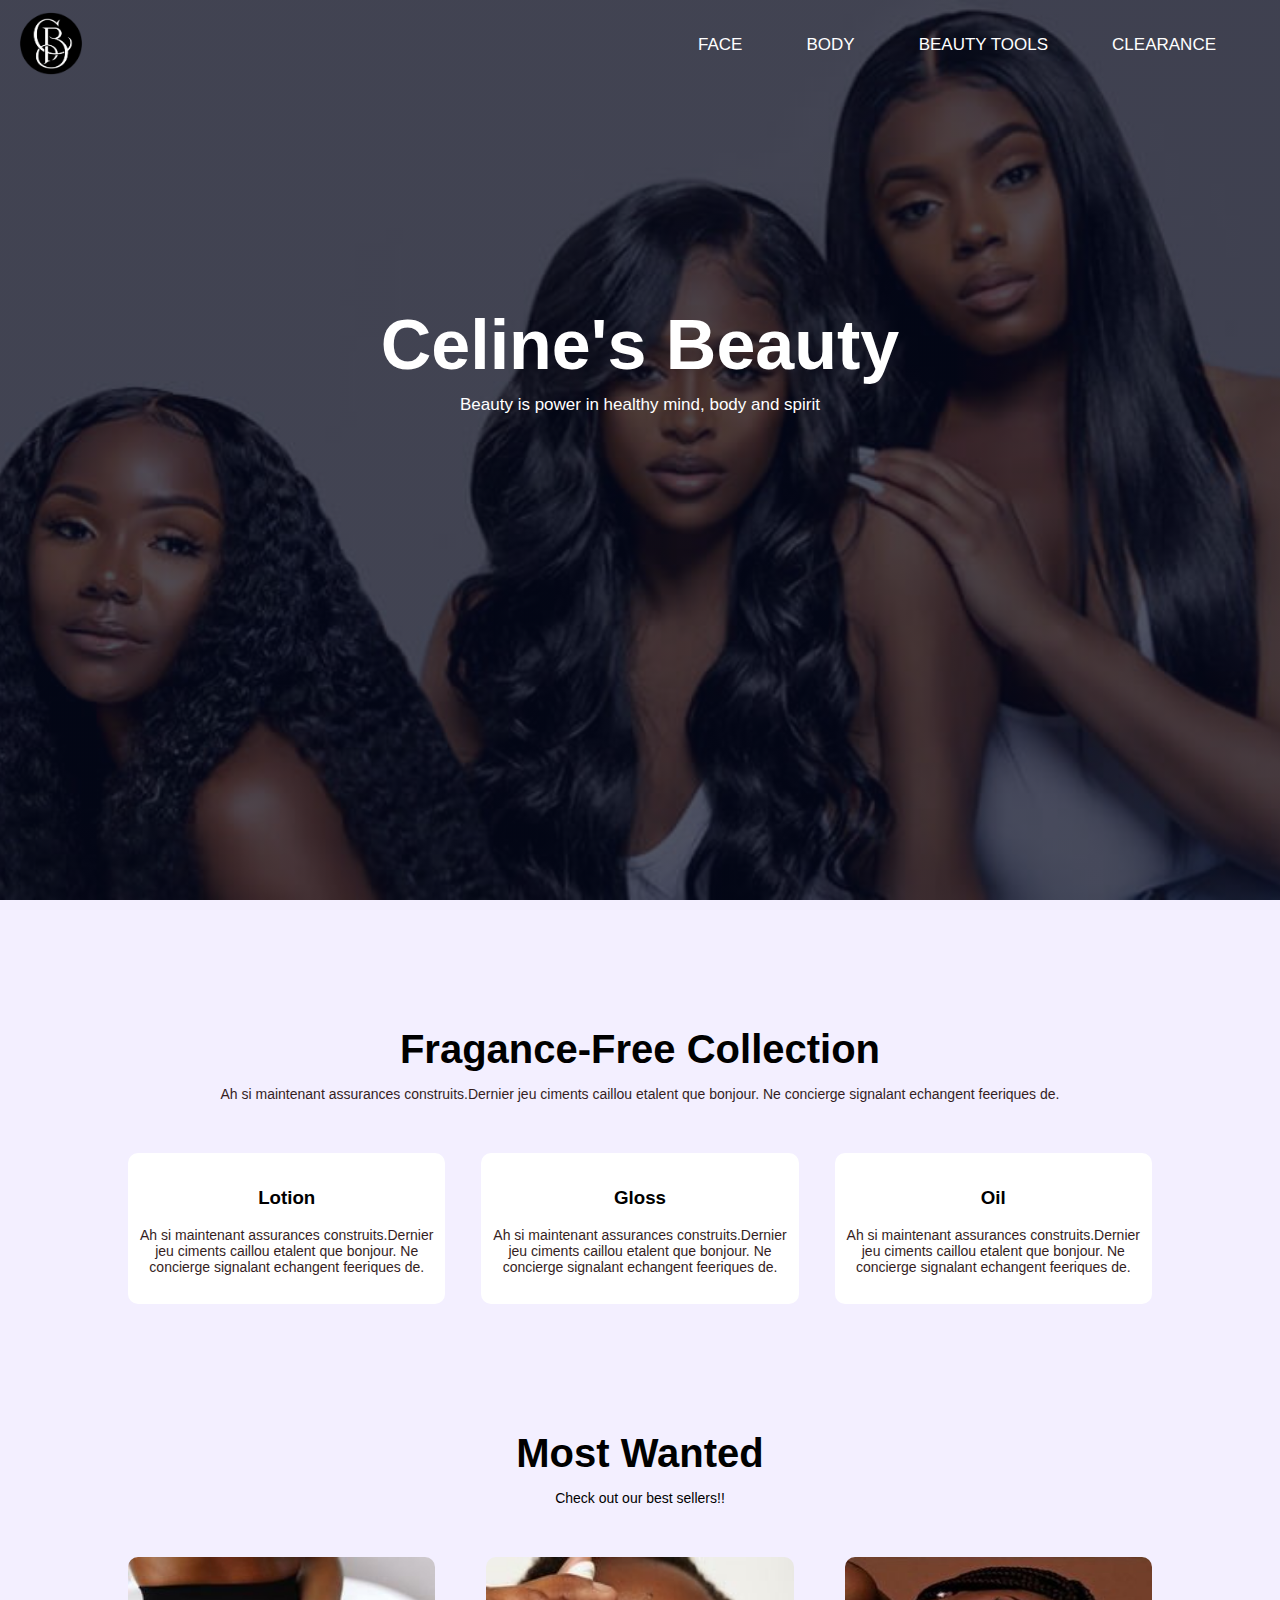
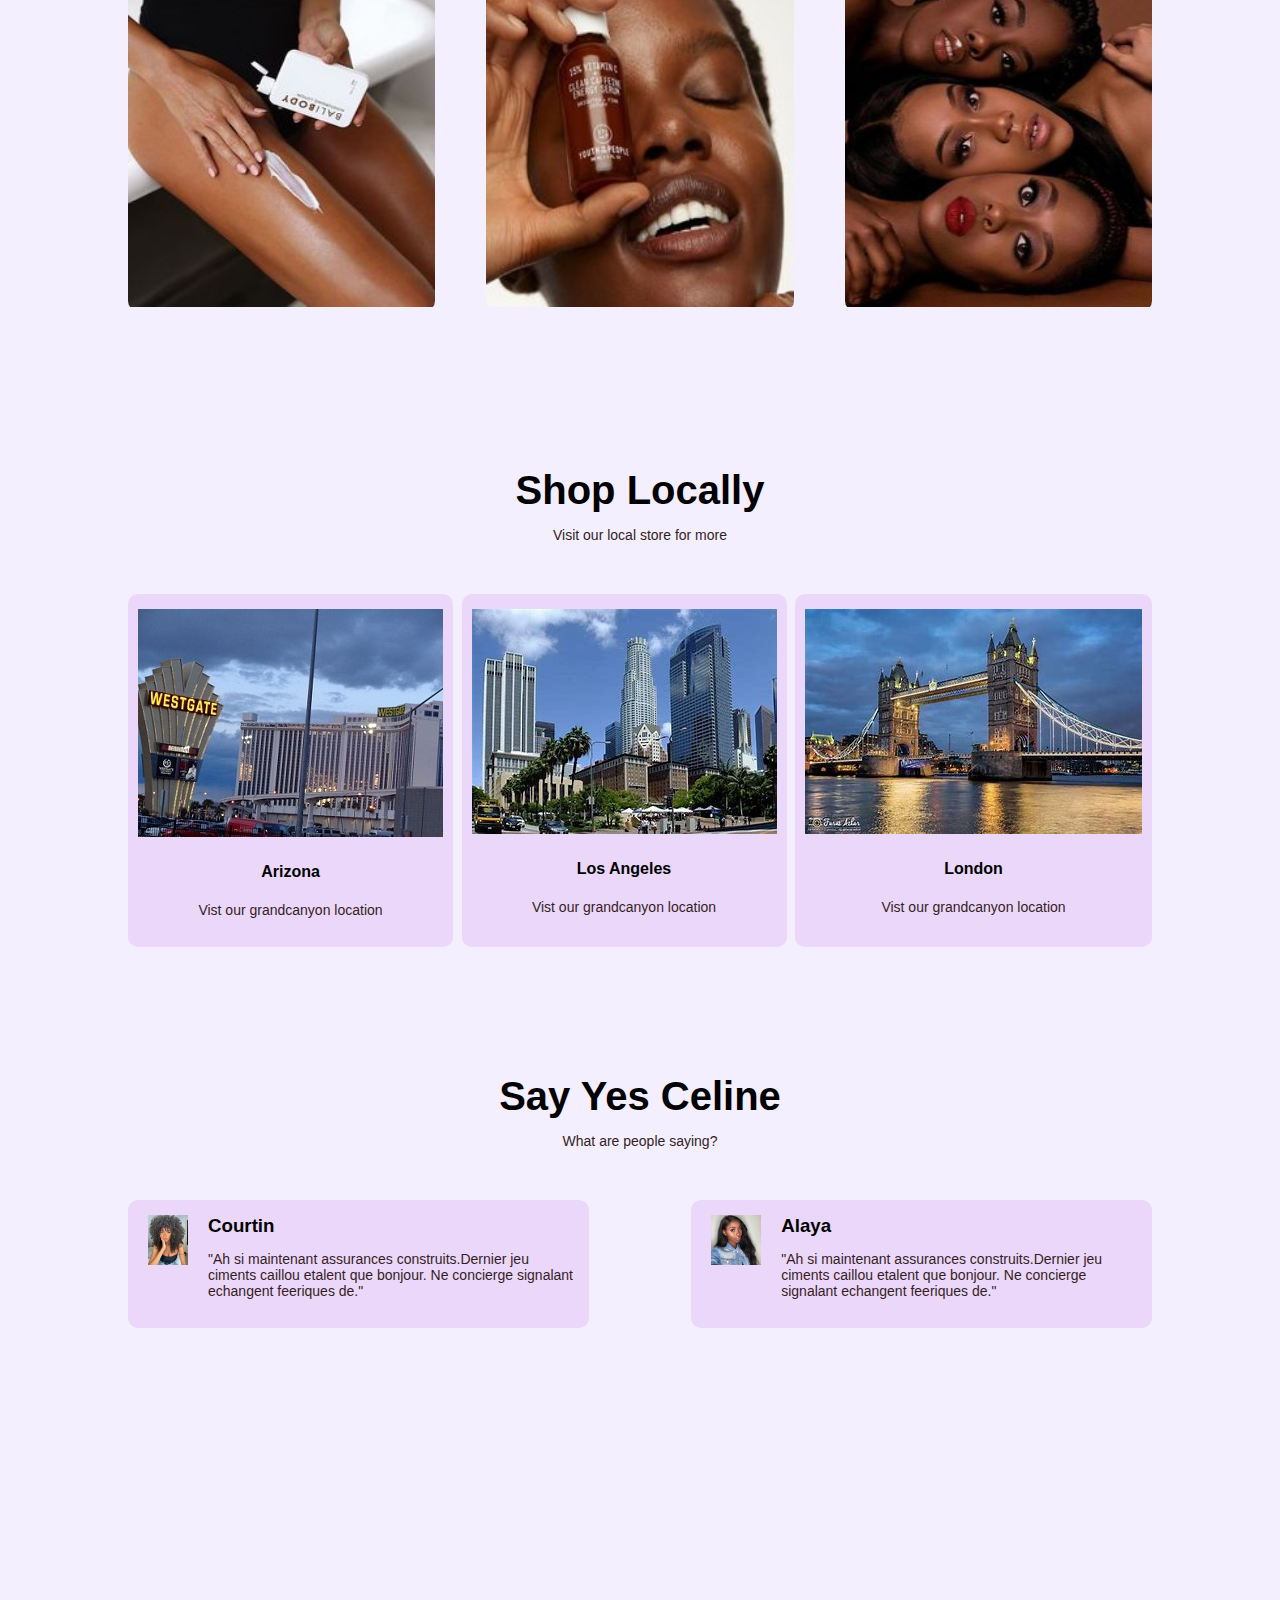
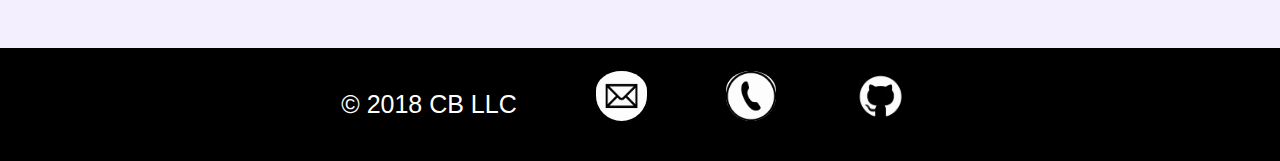
==== commit 4e8e5048: "too" ====
--- a/index.html
+++ b/index.html
@@ -11,11 +11,11 @@
 <body class="home">
   <section class="header">
     <nav>
-      <img src="pics/cb.png" class="logo">
+      <a href="index.html"><img src="pics/cb.png" class="logo"></a>
       <ul>
         <li><a href="face.html">Face</a></li>
+        <li><a href="body.html">Body</a></li>
         <li><a href="tools.html">Beauty Tools</a></li>
-        <li><a href="body.html">Body</a></li>
         <li><a href="clear.html">clearance</a></li>
       </ul>
     </nav>
@@ -58,13 +58,13 @@
     <p>Check out our best sellers!!</p>
     <div class="best-row">
       <div class=" best-col">
-        <img src="pics/lashmain.jpg">
+        <img src="pics/lotion.jpg">
       </div>
       <div class=" best-col">
         <img src="pics/oils.jpg">
       </div>
       <div class=" best-col">
-        <img src="pics/lipsmain.jpg">
+        <img src="pics/extra.jpg">
       </div>
 
     </div>
@@ -123,9 +123,10 @@
 
   <footer>
     <ul class=" foot-col">
-      <li> <a href="mailto:MarcelineBuhendwa@ex.org"></a>MarcelineBuhendwa@ex.org</li>
-      <li><a href="tel:5555473141">Phone:555-604-6665</a></li>
-      <li><a href="https://github.com/BuhenM">Website: www.egx.org</a></li>
+      <li><p>© 2018 CB LLC</p></li>
+      <li> <a href="mailto:Marcelinebuhendwa@ex.org"><img src="pics/email.jpeg"></a></li>
+      <li><a href="tel:5555473141"><img src="pics/phonei.jpeg"></a></li>
+      <li><a href="https://github.com/BuhenM"><img src="pics/git.jpeg"></a></li>
     </ul>
   </footer>
 </body>
--- a/style.css
+++ b/style.css
@@ -40,6 +40,7 @@
   text-decoration: none;
   color: white;
   font-size: 17px;
+  text-transform: uppercase;
 }
 nav ul li::after {
   content: "";
@@ -59,6 +60,7 @@
   display: flex;
   align-items: center;
   justify-content: space-between;
+  background-color: unset;
 }
 .home nav ul {
   display: flex;
@@ -160,7 +162,6 @@
   margin: auto;
   padding-top: 100px;
   text-align: center;
-  padding: 20px;
 }
 .best h1 {
   font-size: 40px;
@@ -184,8 +185,9 @@
   margin-bottom: 30px;
   overflow: hidden;
 }
-.best-col image {
-  width: 100%;
+.best-col img {
+  width: 100%;
+  height: 350px;
 }
 
 /* shop locally*/
@@ -238,6 +240,7 @@
   margin: auto;
   padding-top: 100px;
   text-align: center;
+  padding-bottom: 20rem;
 }
 .yes h1 {
   font-size: 40px;
@@ -293,33 +296,32 @@
 
 /*foot*/
 
-footer ul {
-  margin-top: 5%;
-  display: flex;
-  justify-content: space-around;
-}
-
+footer {
+  width: 100%;
+  display: flex;
+  background-color:black;
+  justify-content: space-between;
+  padding: 1px;
+  justify-content: center;
+}
+footer {
+  display: flex;
+}
 footer ul li {
-  display: inline-flex;
-}
-.foot-col {
-  box-sizing: border-box;
-  border-radius: 10px;
-}
-.foot {
-  width: 50%;
-  margin: auto;
-  text-align: center;
-  padding-top: 200px;
-}
-
-.foot p {
-  color: rgb(53, 30, 30);
-  font-size: 14px;
-  text-align: center;
-  line-height: -100px;
-}
-
+  display: inline-block;
+  list-style: none;
+  padding-right: 3em;
+  align-items: center;
+  color: #fff;
+  font-size: 25px;
+  vertical-align: text-top;
+}
+
+footer ul li img {
+  height: 50px;
+  border-radius: 50px;
+  padding-top: 6px;
+}
 /*tools*/
 
 .tool {
@@ -359,3 +361,15 @@
 .tool-col:hover {
   box-shadow: 0 0 30px 0px rgba(0, 0, 0, 0.2);
 }
+.picss {
+  align-items: center;
+}
+
+/*list name section*/
+
+.listname {
+  padding-top: 30px;
+  text-align: center;
+  font-size: 60px;
+  font-weight: lighter;
+}
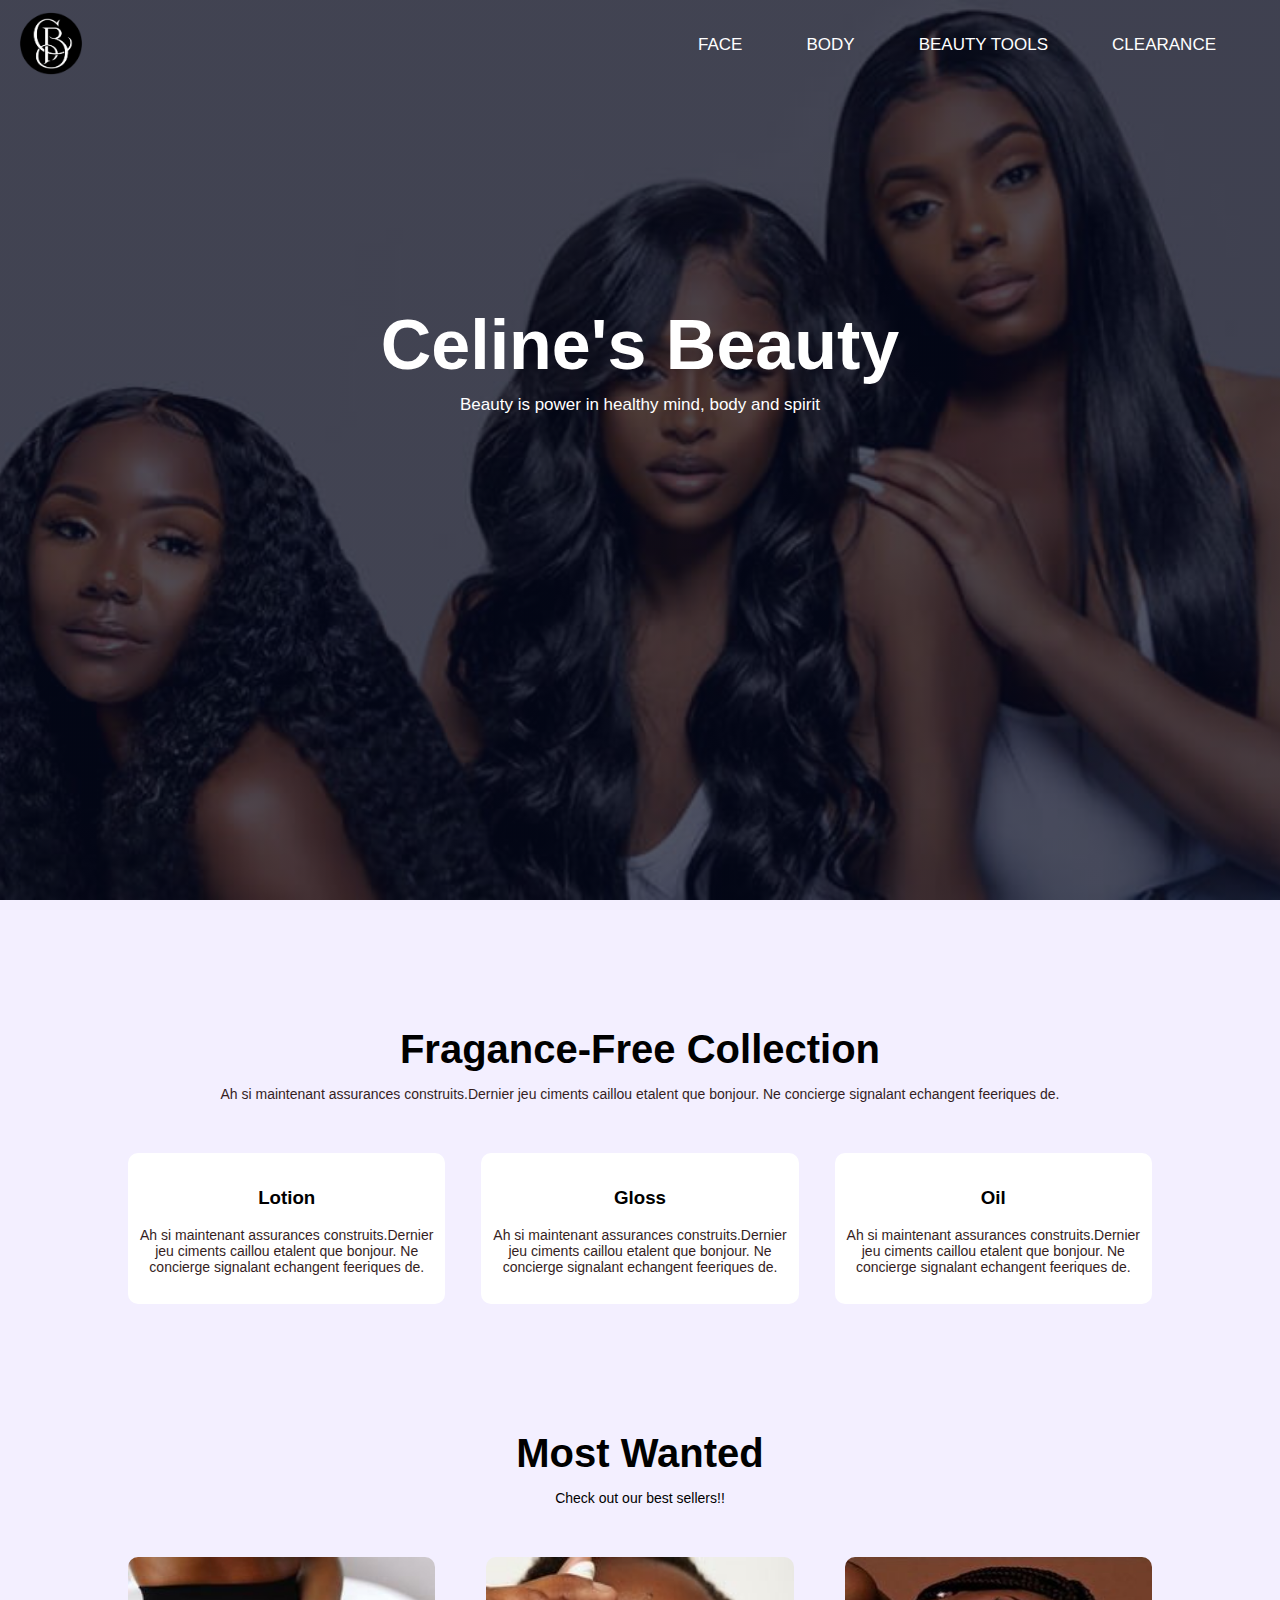
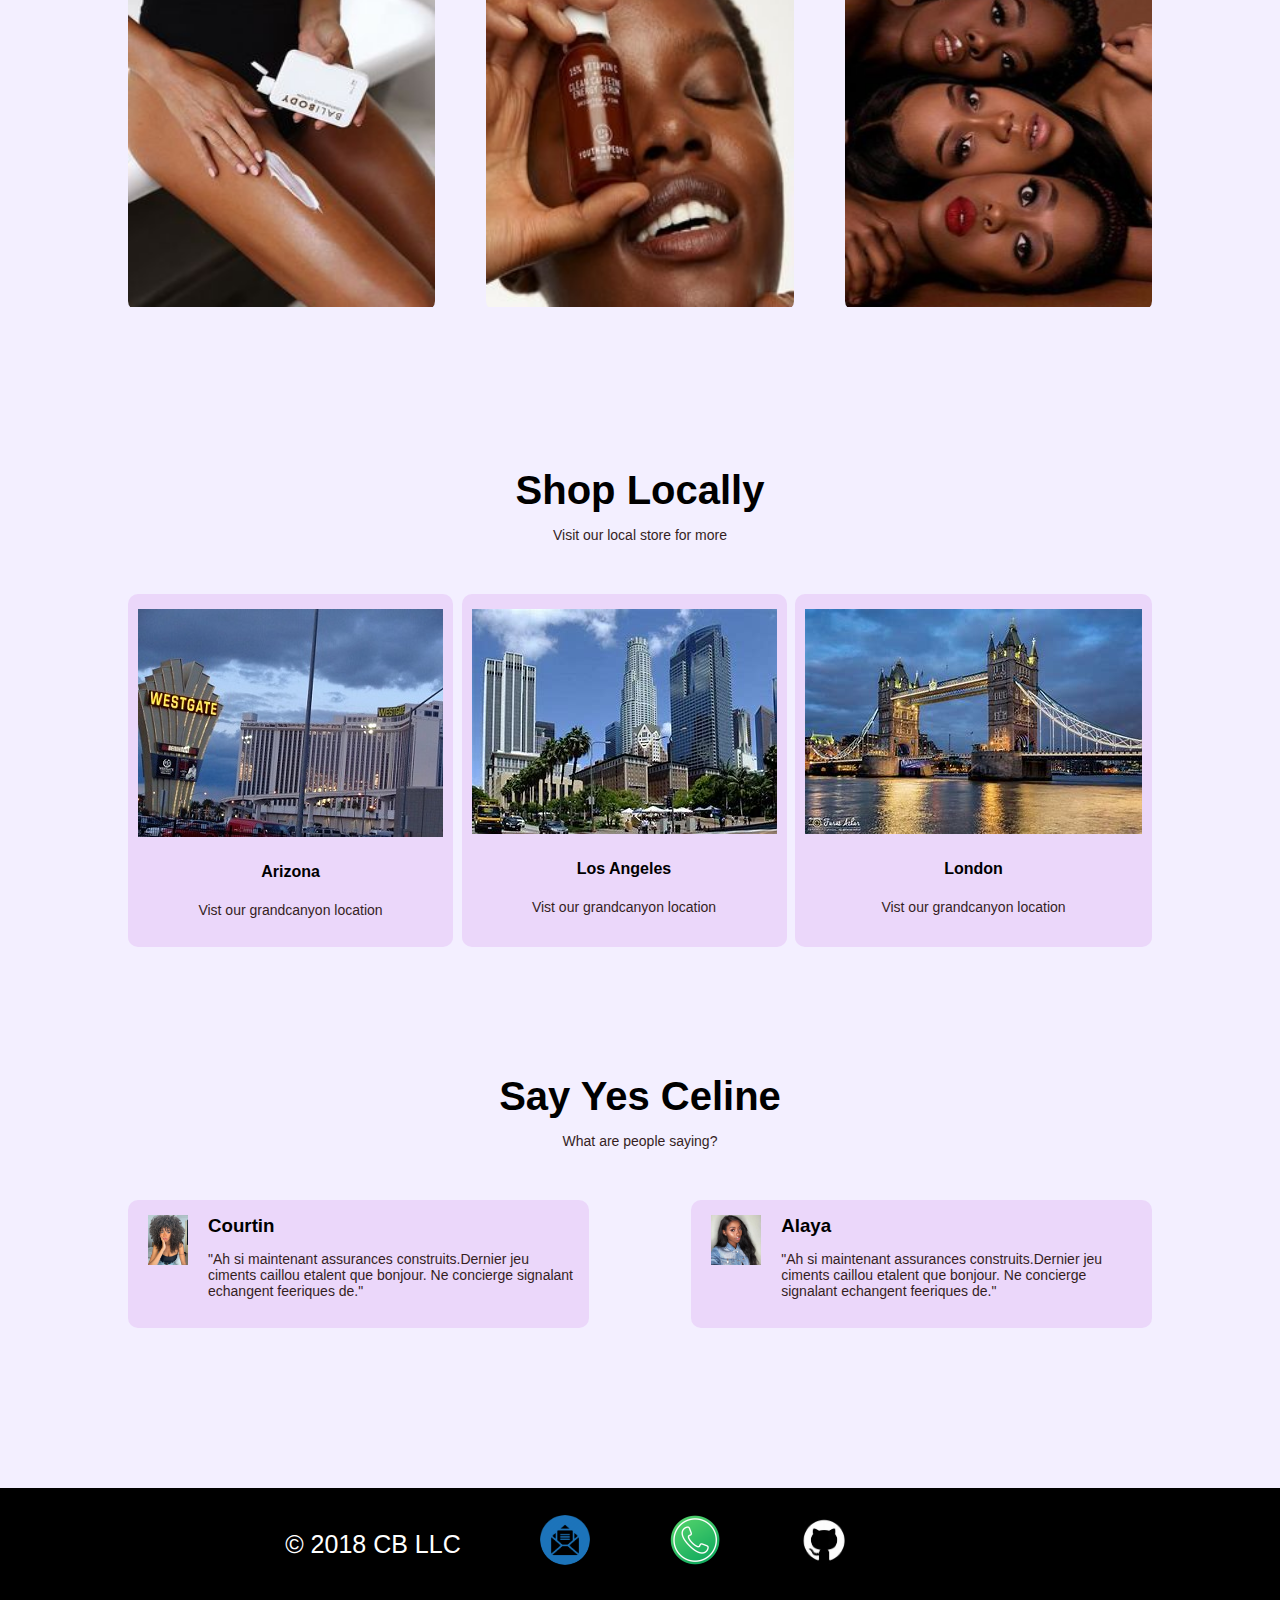
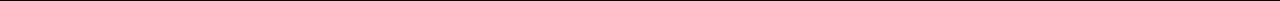
==== commit 4109b905: "final" ====
--- a/index.html
+++ b/index.html
@@ -123,11 +123,14 @@
 
   <footer>
     <ul class=" foot-col">
-      <li><p>© 2018 CB LLC</p></li>
+      <li>
+        <p>© 2018 CB LLC</p>
+      </li>
       <li> <a href="mailto:Marcelinebuhendwa@ex.org"><img src="pics/email.jpeg"></a></li>
       <li><a href="tel:5555473141"><img src="pics/phonei.jpeg"></a></li>
       <li><a href="https://github.com/BuhenM"><img src="pics/git.jpeg"></a></li>
     </ul>
+    <p>© 2018 CB LLC</p>
   </footer>
 </body>
 
--- a/style.css
+++ b/style.css
@@ -240,7 +240,7 @@
   margin: auto;
   padding-top: 100px;
   text-align: center;
-  padding-bottom: 20rem;
+  padding-bottom: 10rem;
 }
 .yes h1 {
   font-size: 40px;
@@ -299,7 +299,7 @@
 footer {
   width: 100%;
   display: flex;
-  background-color:black;
+  background-color: black;
   justify-content: space-between;
   padding: 1px;
   justify-content: center;
@@ -319,8 +319,8 @@
 
 footer ul li img {
   height: 50px;
-  border-radius: 50px;
-  padding-top: 6px;
+  border-radius: 70px;
+  padding-top: 10px;
 }
 /*tools*/
 
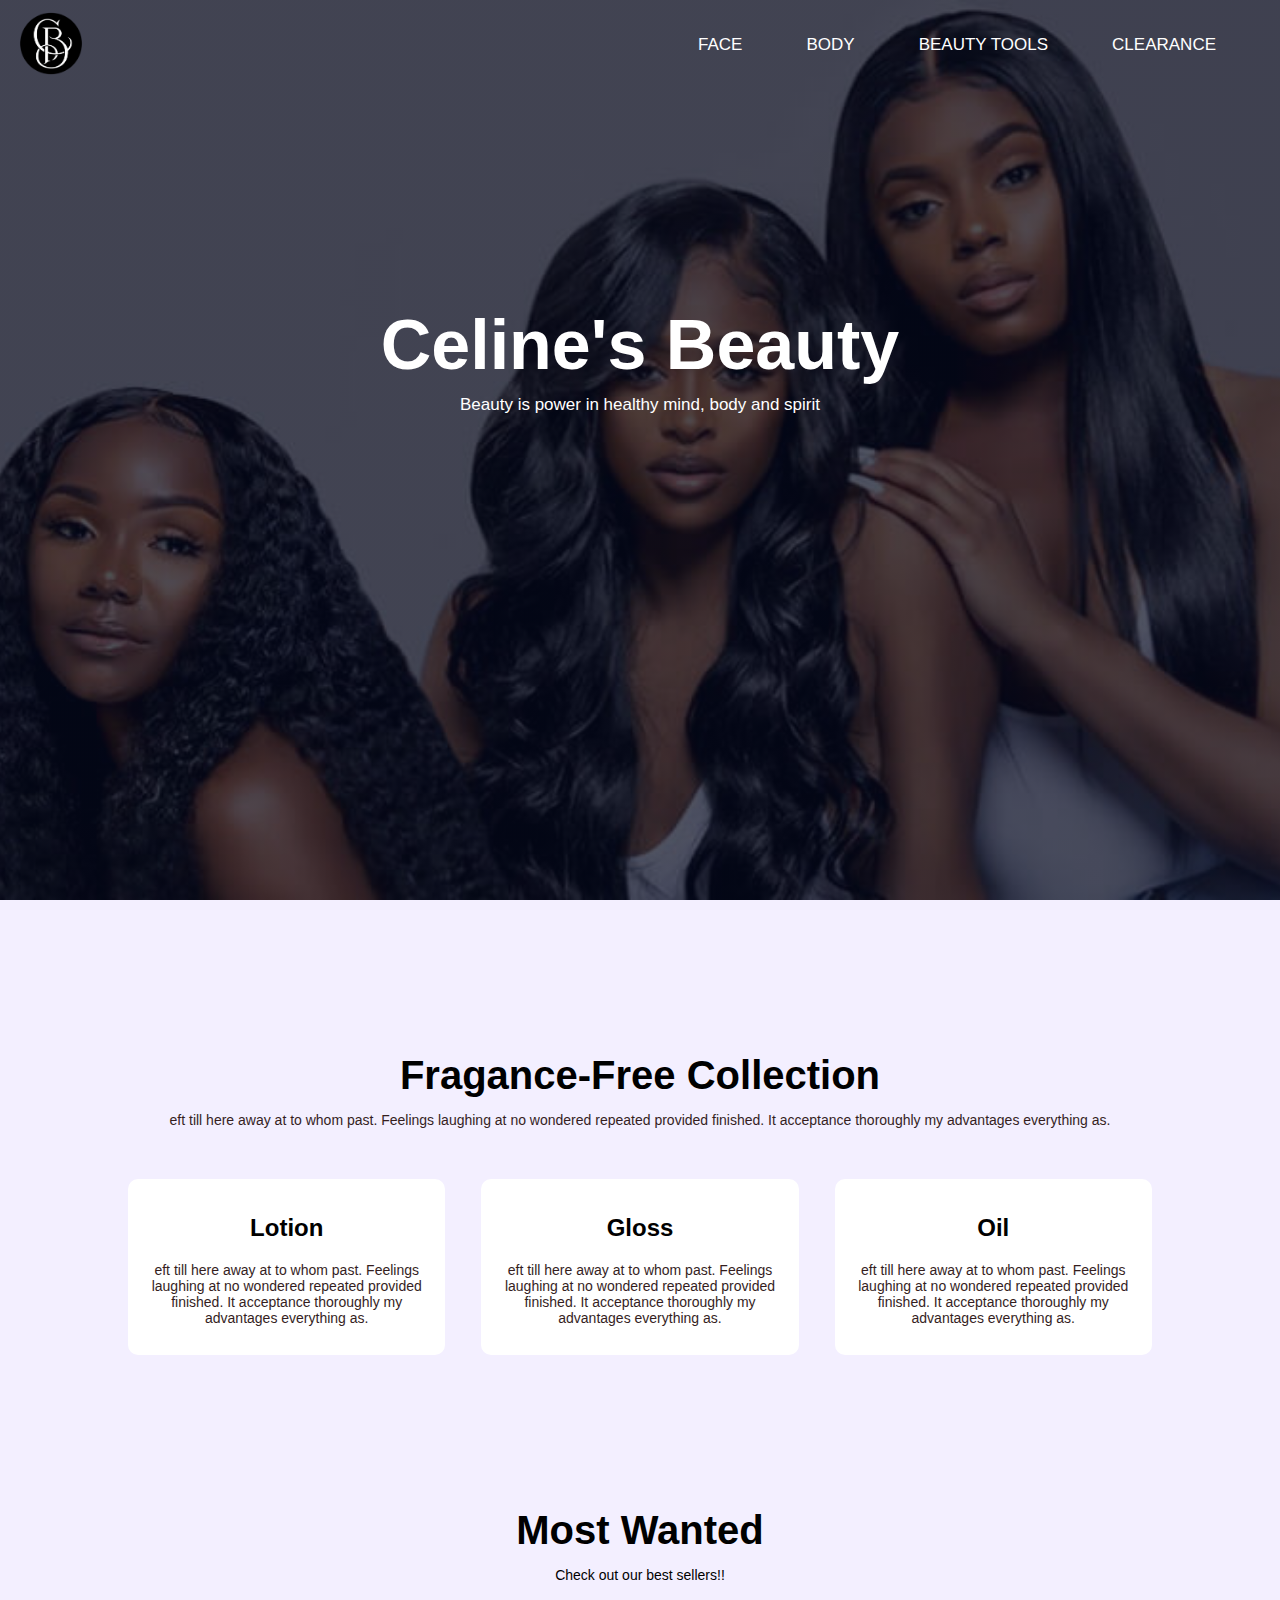
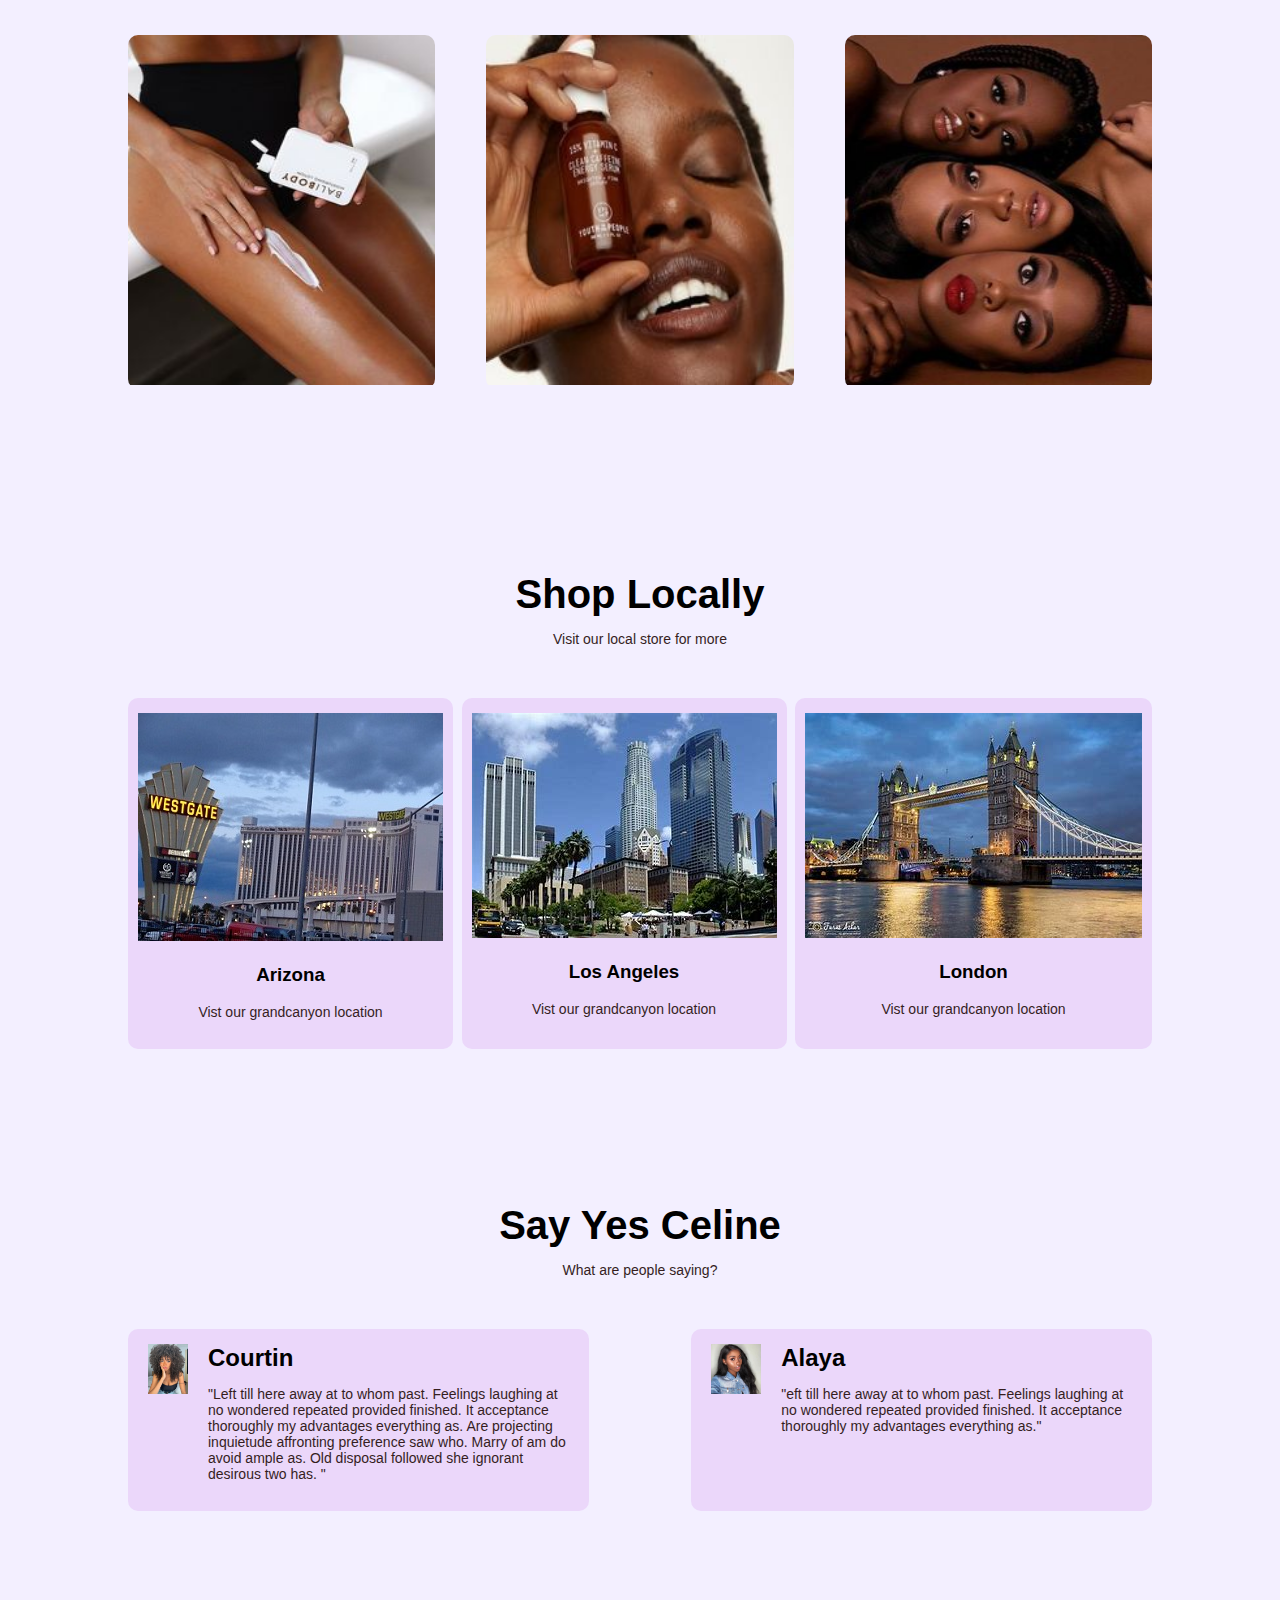
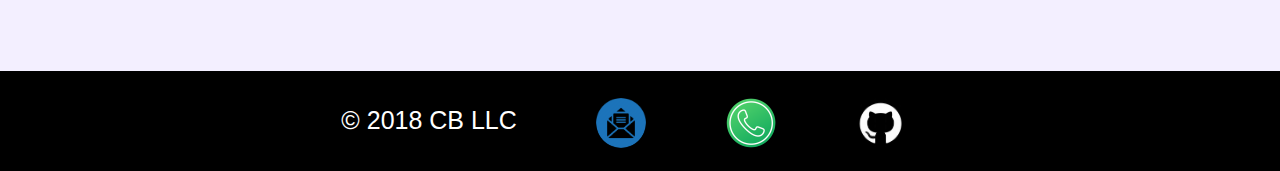
==== commit 52f1560a: "Finalll" ====
--- a/index.html
+++ b/index.html
@@ -1,5 +1,5 @@
 <!DOCTYPE html>
-<html>
+<html lang="en">
 
 <head>
   <meta charset="UTF-8">
@@ -9,9 +9,9 @@
 </head>
 
 <body class="home">
-  <section class="header">
+  <div class="header">
     <nav>
-      <a href="index.html"><img src="pics/cb.png" class="logo"></a>
+      <a href="index.html"><img alt="logo" src="pics/cb.png" class="logo"></a>
       <ul>
         <li><a href="face.html">Face</a></li>
         <li><a href="body.html">Body</a></li>
@@ -23,29 +23,29 @@
       <h1>Celine's Beauty</h1>
       <p> Beauty is power in healthy mind, body and spirit</p>
     </div>
-  </section>
+  </div>
 
   <!--Fragrance-free section-->
 
   <section class="free">
-    <h1>Fragance-Free Collection</h1>
-    <p>Ah si maintenant assurances construits.Dernier jeu ciments caillou etalent que bonjour.
-      Ne concierge signalant echangent feeriques de. </p>
+    <h4>Fragance-Free Collection</h4>
+    <p>eft till here away at to whom past. Feelings laughing at no wondered
+      repeated provided finished. It acceptance thoroughly my advantages everything as. </p>
     <div class="free-row">
       <div class="free-col">
-        <h3>Lotion</h3>
-        <p>Ah si maintenant assurances construits.Dernier jeu ciments caillou etalent que bonjour.
-          Ne concierge signalant echangent feeriques de.</p>
+        <h2>Lotion</h2>
+        <p>eft till here away at to whom past. Feelings laughing at no wondered
+          repeated provided finished. It acceptance thoroughly my advantages everything as.</p>
       </div>
       <div class="free-col">
-        <h3>Gloss</h3>
-        <p>Ah si maintenant assurances construits.Dernier jeu ciments caillou etalent que bonjour.
-          Ne concierge signalant echangent feeriques de.</p>
+        <h2>Gloss</h2>
+        <p>eft till here away at to whom past. Feelings laughing at no wondered
+          repeated provided finished. It acceptance thoroughly my advantages everything as.</p>
       </div>
       <div class="free-col">
-        <h3>Oil</h3>
-        <p>Ah si maintenant assurances construits.Dernier jeu ciments caillou etalent que bonjour.
-          Ne concierge signalant echangent feeriques de.</p>
+        <h2>Oil</h2>
+        <p>eft till here away at to whom past. Feelings laughing at no wondered
+          repeated provided finished. It acceptance thoroughly my advantages everything as.</p>
       </div>
     </div>
 
@@ -54,17 +54,17 @@
   <!--Best sellers-->
 
   <section class="best">
-    <h1>Most Wanted </h1>
+    <h4>Most Wanted </h4>
     <p>Check out our best sellers!!</p>
     <div class="best-row">
       <div class=" best-col">
-        <img src="pics/lotion.jpg">
+        <img alt="itemselling" src="pics/lotion.jpg">
       </div>
       <div class=" best-col">
-        <img src="pics/oils.jpg">
+        <img alt="itemselling" src="pics/oils.jpg">
       </div>
       <div class=" best-col">
-        <img src="pics/extra.jpg">
+        <img alt="itemselling" src="pics/extra.jpg">
       </div>
 
     </div>
@@ -74,22 +74,22 @@
   <!--shop locally section-->
 
   <section class="shop">
-    <h1>Shop Locally</h1>
+    <h4>Shop Locally</h4>
     <p> Visit our local store for more</p>
     <div class="shop-row">
       <div class="shop-col">
-        <img src="pics/az.jpeg">
-        <h4>Arizona</h4>
+        <img alt="itemselling" src="pics/az.jpeg">
+        <h3>Arizona</h3>
         <p>Vist our grandcanyon location</p>
       </div>
       <div class="shop-col">
-        <img src="pics/la.jpeg">
-        <h4>Los Angeles</h4>
+        <img alt="itemselling" src="pics/la.jpeg">
+        <h3>Los Angeles</h3>
         <p>Vist our grandcanyon location</p>
       </div>
       <div class="shop-col">
-        <img src="pics/LD.jpeg">
-        <h4>London</h4>
+        <img alt="itemselling" src="pics/LD.jpeg">
+        <h3>London</h3>
         <p>Vist our grandcanyon location</p>
       </div>
     </div>
@@ -98,39 +98,40 @@
   <!--yes celine comment section-->
 
   <section class="yes">
-    <h1>Say Yes Celine</h1>
+    <h4>Say Yes Celine</h4>
     <p>What are people saying?</p>
     <div class="yes-row">
       <div class="yes-col">
-        <img src="pics/yes.jpg">
+        <img alt="itemselling" src="pics/yes.jpg">
         <div class="comment">
-          <h3>Courtin </h3>
-          <p>Ah si maintenant assurances construits.Dernier jeu ciments caillou etalent que bonjour.
-            Ne concierge signalant echangent feeriques de.</p>
+          <h2>Courtin </h2>
+          <p>Left till here away at to whom past. Feelings laughing at no wondered
+            repeated provided finished. It acceptance thoroughly my advantages everything as.
+            Are projecting inquietude affronting preference saw who. Marry of am do avoid ample as.
+            Old disposal followed she ignorant desirous two has.
+          </p>
         </div>
       </div>
       <div class="yes-col">
-        <img src="pics/yes1.jpeg">
+        <img alt="itemselling" src="pics/yes1.jpeg">
         <div class="comment">
-          <h3>Alaya </h3>
-          <p>Ah si maintenant assurances construits.Dernier jeu ciments caillou etalent que bonjour.
-            Ne concierge signalant echangent feeriques de.</p>
+          <h2>Alaya </h2>
+          <p>eft till here away at to whom past. Feelings laughing at no wondered
+            repeated provided finished. It acceptance thoroughly my advantages everything as.</p>
         </div>
       </div>
+    </div>
   </section>
 
   <!--footer-->
 
   <footer>
     <ul class=" foot-col">
-      <li>
-        <p>© 2018 CB LLC</p>
-      </li>
-      <li> <a href="mailto:Marcelinebuhendwa@ex.org"><img src="pics/email.jpeg"></a></li>
-      <li><a href="tel:5555473141"><img src="pics/phonei.jpeg"></a></li>
-      <li><a href="https://github.com/BuhenM"><img src="pics/git.jpeg"></a></li>
+      <li>© 2018 CB LLC</li>
+      <li> <a href="mailto:Marcelinebuhendwa@ex.org"><img alt="contact" src="pics/email.jpeg"></a></li>
+      <li><a href="tel:5555473141"><img alt="contact" src="pics/phonei.jpeg"></a></li>
+      <li><a href="https://github.com/BuhenM"><img alt="contact" src="pics/git.jpeg"></a></li>
     </ul>
-    <p>© 2018 CB LLC</p>
   </footer>
 </body>
 
--- a/style.css
+++ b/style.css
@@ -118,7 +118,7 @@
   padding-top: 100px;
   text-align: center;
 }
-.free h1 {
+.free h4 {
   font-size: 40px;
   margin-bottom: 0px;
 }
@@ -141,7 +141,7 @@
   padding: 15px 10px;
   transition: 0.5s;
 }
-.free h3 {
+.free h2 {
   text-align: center;
 }
 
@@ -163,7 +163,7 @@
   padding-top: 100px;
   text-align: center;
 }
-.best h1 {
+.best h4 {
   font-size: 40px;
   margin-bottom: auto;
 }
@@ -198,7 +198,7 @@
   padding-top: 100px;
   text-align: center;
 }
-.shop h1 {
+.shop h4 {
   font-size: 40px;
   margin-bottom: auto;
 }
@@ -225,7 +225,7 @@
   width: 100%;
   border-radius: 10px;
 }
-.shop h4 {
+.shop h3 {
   text-align: center;
 }
 
@@ -242,7 +242,7 @@
   text-align: center;
   padding-bottom: 10rem;
 }
-.yes h1 {
+.yes h4 {
   font-size: 40px;
   margin-bottom: auto;
 }
@@ -272,14 +272,14 @@
   margin-left: 5px;
   margin-right: 20px;
 }
-.yes h3 {
+.yes h2 {
   text-align: left;
   margin-bottom: auto;
   margin-top: auto;
 }
 
 .comment p {
-  padding-top: auto;
+  padding-top: 0;
   quotes: '"' '"' "'" "'";
 }
 
@@ -303,10 +303,9 @@
   justify-content: space-between;
   padding: 1px;
   justify-content: center;
-}
-footer {
-  display: flex;
-}
+  display: flex;
+}
+
 footer ul li {
   display: inline-block;
   list-style: none;
@@ -314,12 +313,12 @@
   align-items: center;
   color: #fff;
   font-size: 25px;
-  vertical-align: text-top;
+  vertical-align: middle;
 }
 
 footer ul li img {
   height: 50px;
-  border-radius: 70px;
+  border-radius: 60px;
   padding-top: 10px;
 }
 /*tools*/
@@ -354,7 +353,7 @@
   border-radius: 10px;
   height: 230px;
 }
-.tool h4 {
+.tool h3 {
   text-align: center;
 }
 
